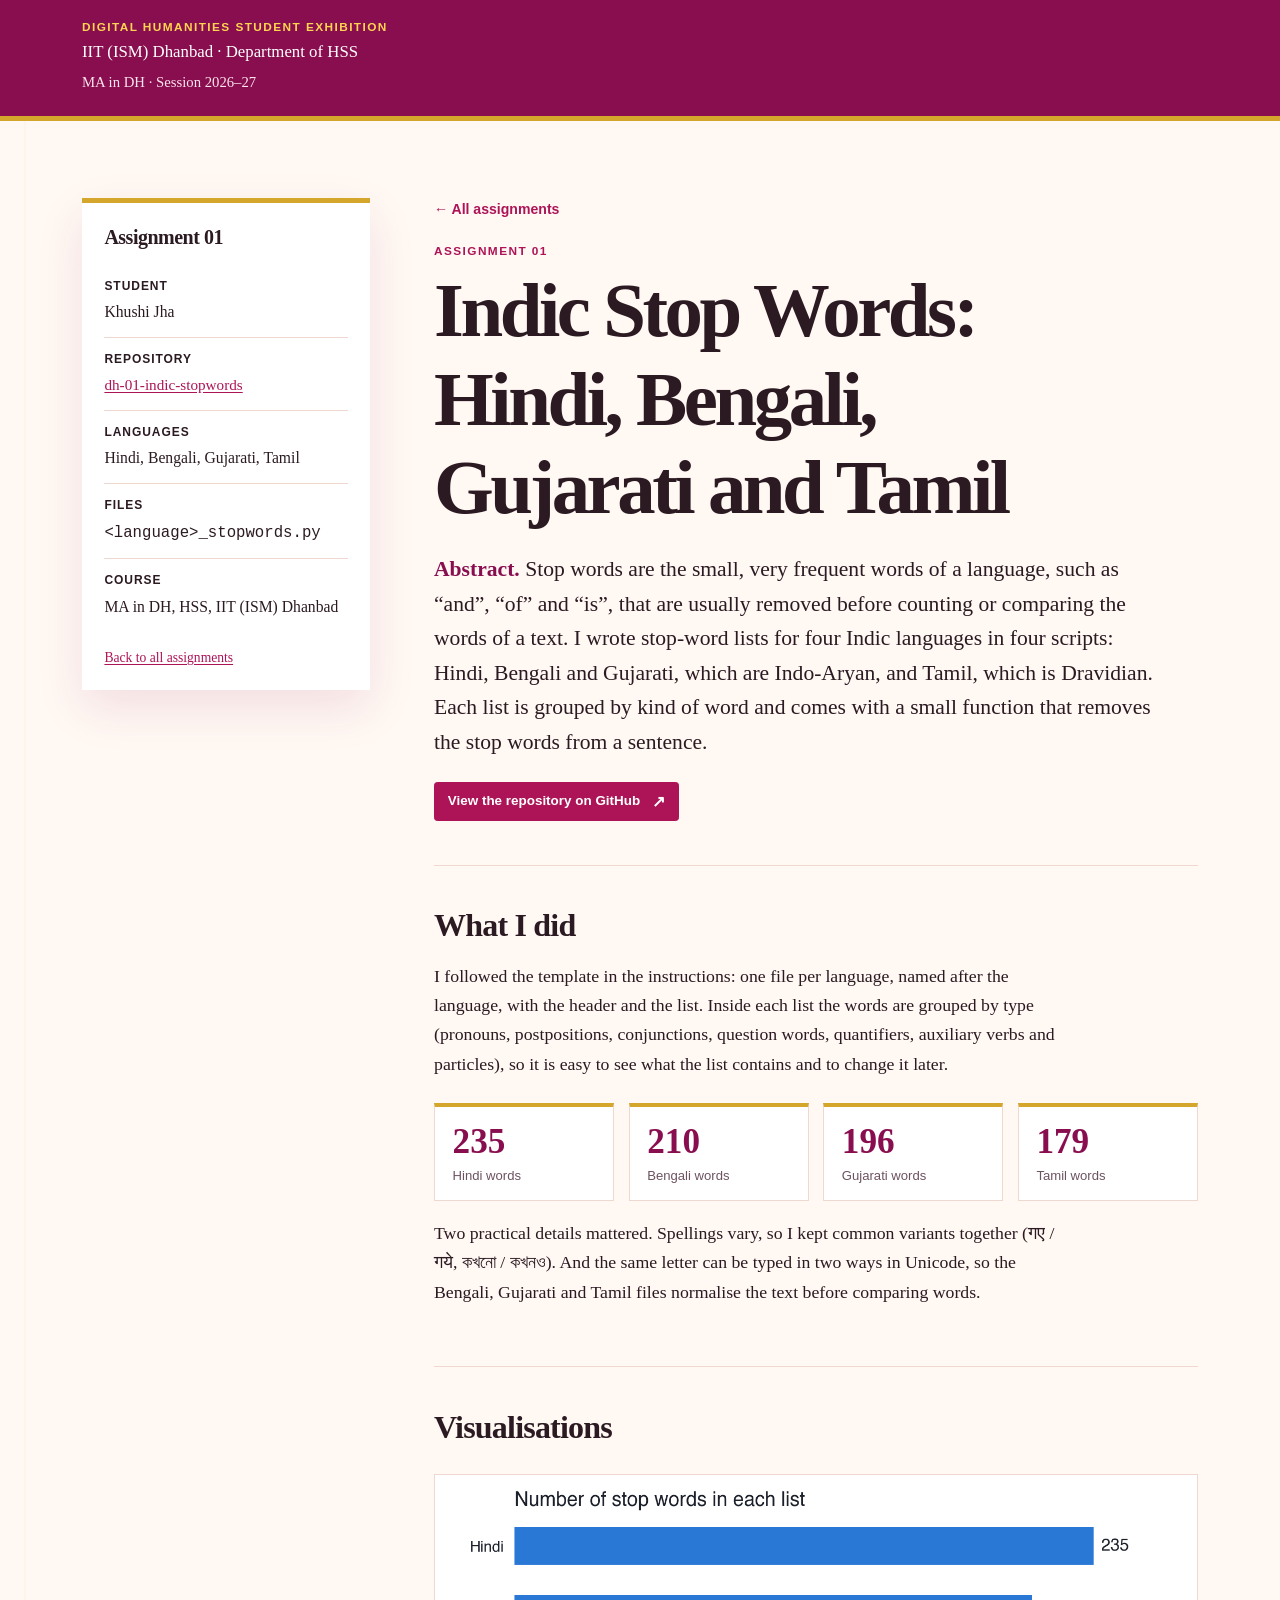
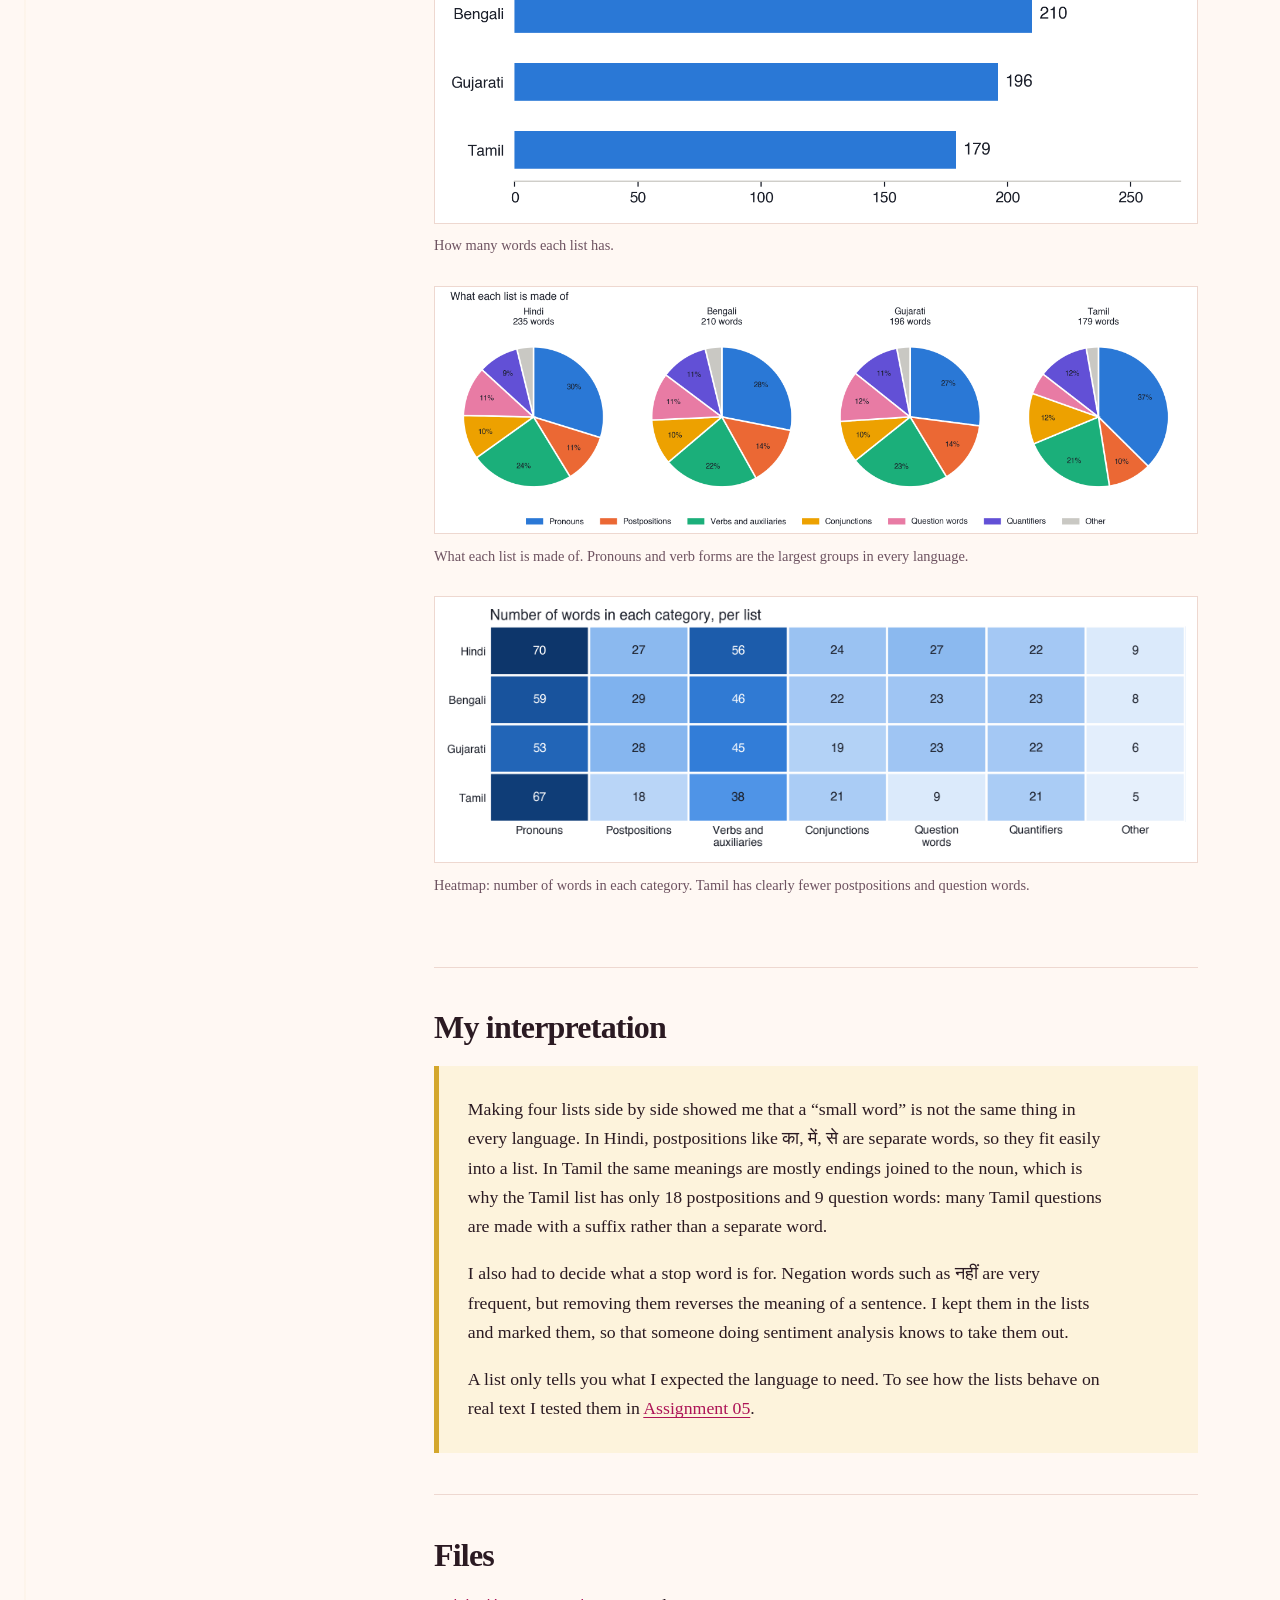
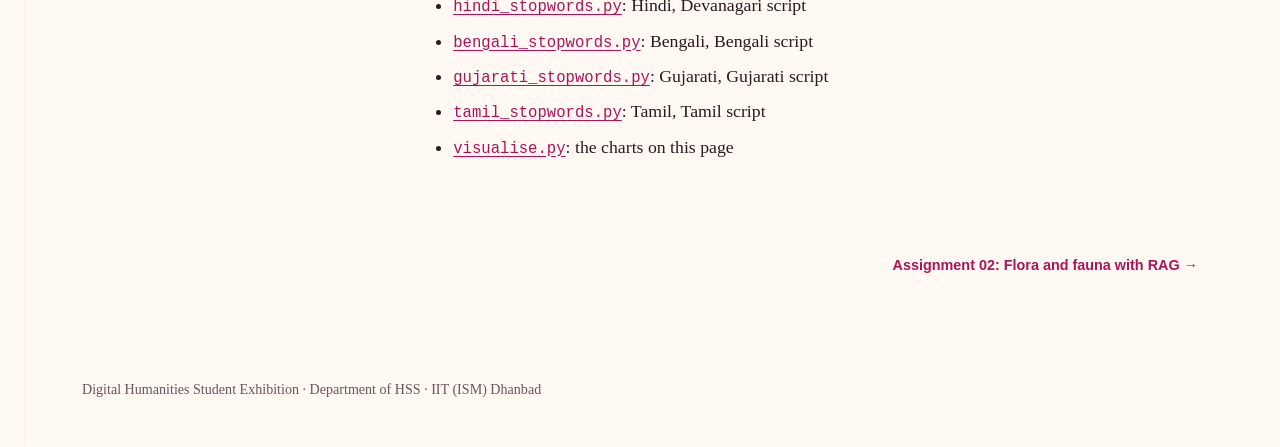
==== assignment-01.html @ 016f46a1 "Add a page for each assignment with its charts, heatmaps and interpretation - assignment-01.html ..." ====
<!doctype html>
<html lang="en">
  <head>
    <meta charset="utf-8">
    <meta name="viewport" content="width=device-width, initial-scale=1">
    <meta name="description" content="Indic Stop Words: Hindi, Bengali, Gujarati and Tamil">
    <title>Assignment 01: Indic stop words | Khushi Jha</title>
    <link rel="stylesheet" href="assets/site.css">
  </head>
  <body>
    <a class="skip-link" href="#main-content">Skip to the assignment</a>
    <header class="site-header">
      <div class="header-inner">
        <p class="eyebrow">Digital Humanities Student Exhibition</p>
        <p class="wordmark">IIT (ISM) Dhanbad &middot; Department of HSS</p>
        <p class="course-line">MA in DH &middot; Session 2026&ndash;27</p>
      </div>
    </header>
    <div class="layout">
      <aside class="student-card" aria-labelledby="details-heading">
        <h2 id="details-heading">Assignment 01</h2>
        <dl class="metadata">
          <div><dt>Student</dt><dd>Khushi Jha</dd></div>
          <div><dt>Repository</dt><dd><a href="https://github.com/jha-khushi/dh-01-indic-stopwords" target="_blank" rel="noopener noreferrer">dh-01-indic-stopwords</a></dd></div>
          <div><dt>Languages</dt><dd>Hindi, Bengali, Gujarati, Tamil</dd></div>
          <div><dt>Files</dt><dd><code>&lt;language&gt;_stopwords.py</code></dd></div>
          <div><dt>Course</dt><dd>MA in DH, HSS, IIT (ISM) Dhanbad</dd></div>
        </dl>
        <p class="student-note"><a href="index.html">Back to all assignments</a></p>
      </aside>
      <main id="main-content">
        <p class="page-crumb"><a href="index.html">All assignments</a></p>
        <section class="hero" aria-labelledby="page-title">
          <p class="label project-kicker">Assignment 01</p>
          <h1 id="page-title">Indic Stop Words: Hindi, Bengali, Gujarati and Tamil</h1>
          <p class="abstract"><strong>Abstract.</strong> Stop words are the small, very frequent words of a language, such as &ldquo;and&rdquo;, &ldquo;of&rdquo; and &ldquo;is&rdquo;, that are usually removed before counting or comparing the words of a text. I wrote stop-word lists for four Indic languages in four scripts: Hindi, Bengali and Gujarati, which are Indo-Aryan, and Tamil, which is Dravidian. Each list is grouped by kind of word and comes with a small function that removes the stop words from a sentence.</p>
          <div class="button-row"><a class="repository-link" href="https://github.com/jha-khushi/dh-01-indic-stopwords" target="_blank" rel="noopener noreferrer">View the repository on GitHub</a></div>
        </section>
        <section class="page-section">
          <h2>What I did</h2>
<p>I followed the template in the instructions: one file per language, named after the language, with the header and the list. Inside each list the words are grouped by type (pronouns, postpositions, conjunctions, question words, quantifiers, auxiliary verbs and particles), so it is easy to see what the list contains and to change it later.</p>
<div class="stat-row">
  <div class="stat"><strong>235</strong><span>Hindi words</span></div>
  <div class="stat"><strong>210</strong><span>Bengali words</span></div>
  <div class="stat"><strong>196</strong><span>Gujarati words</span></div>
  <div class="stat"><strong>179</strong><span>Tamil words</span></div>
</div>
<p>Two practical details mattered. Spellings vary, so I kept common variants together (<span lang="hi">गए / गये</span>, <span lang="bn">কখনো / কখনও</span>). And the same letter can be typed in two ways in Unicode, so the Bengali, Gujarati and Tamil files normalise the text before comparing words.</p>
        </section>
        <section class="page-section">
          <h2>Visualisations</h2>
<figure>
  <img src="images/a01/list_sizes.png" alt="Bar chart of list sizes: Hindi 235, Bengali 210, Gujarati 196, Tamil 179." loading="lazy">
  <figcaption>How many words each list has.</figcaption>
</figure>
<figure>
  <img src="images/a01/list_composition.png" alt="Four pie charts showing the share of pronouns, postpositions, verbs, conjunctions, question words and quantifiers in each list." loading="lazy">
  <figcaption>What each list is made of. Pronouns and verb forms are the largest groups in every language.</figcaption>
</figure>
<figure>
  <img src="images/a01/composition_heatmap.png" alt="Heatmap of the number of words per category in each list. Tamil has the fewest postpositions (18) and question words (9)." loading="lazy">
  <figcaption>Heatmap: number of words in each category. Tamil has clearly fewer postpositions and question words.</figcaption>
</figure>
        </section>
        <section class="page-section">
          <h2>My interpretation</h2>
<div class="interpretation">
<p>Making four lists side by side showed me that a &ldquo;small word&rdquo; is not the same thing in every language. In Hindi, postpositions like <span lang="hi">का, में, से</span> are separate words, so they fit easily into a list. In Tamil the same meanings are mostly endings joined to the noun, which is why the Tamil list has only 18 postpositions and 9 question words: many Tamil questions are made with a suffix rather than a separate word.</p>
<p>I also had to decide what a stop word is for. Negation words such as <span lang="hi">नहीं</span> are very frequent, but removing them reverses the meaning of a sentence. I kept them in the lists and marked them, so that someone doing sentiment analysis knows to take them out.</p>
<p>A list only tells you what I expected the language to need. To see how the lists behave on real text I tested them in <a href="assignment-05.html">Assignment 05</a>.</p>
</div>
        </section>
        <section class="page-section">
          <h2>Files</h2>
<ul class="file-list">
  <li><a href="https://github.com/jha-khushi/dh-01-indic-stopwords/blob/main/hindi_stopwords.py" target="_blank" rel="noopener noreferrer"><code>hindi_stopwords.py</code></a>: Hindi, Devanagari script</li>
  <li><a href="https://github.com/jha-khushi/dh-01-indic-stopwords/blob/main/bengali_stopwords.py" target="_blank" rel="noopener noreferrer"><code>bengali_stopwords.py</code></a>: Bengali, Bengali script</li>
  <li><a href="https://github.com/jha-khushi/dh-01-indic-stopwords/blob/main/gujarati_stopwords.py" target="_blank" rel="noopener noreferrer"><code>gujarati_stopwords.py</code></a>: Gujarati, Gujarati script</li>
  <li><a href="https://github.com/jha-khushi/dh-01-indic-stopwords/blob/main/tamil_stopwords.py" target="_blank" rel="noopener noreferrer"><code>tamil_stopwords.py</code></a>: Tamil, Tamil script</li>
  <li><a href="https://github.com/jha-khushi/dh-01-indic-stopwords/blob/main/visualise.py" target="_blank" rel="noopener noreferrer"><code>visualise.py</code></a>: the charts on this page</li>
</ul>
        </section>
        <nav class="page-next" aria-label="Other assignments">
          <span></span>
          <a href="assignment-02.html">Assignment 02: Flora and fauna with RAG &rarr;</a>
        </nav>
      </main>
    </div>
    <footer class="site-footer">
      <p>Digital Humanities Student Exhibition &middot; Department of HSS &middot; IIT (ISM) Dhanbad</p>
    </footer>
  </body>
</html>
---- assets/site.css ----
:root {
  --page-gutter: clamp(1rem, 4vw, 2rem);
  --content-width: 1180px;
  --ink: #2b1a22;
  --muted: #6d5260;
  --paper: #fff8f3;
  --surface: #ffffff;
  --line: #eed8d0;
  --accent: #ad1457;
  --accent-deep: #880e4f;
  --highlight: #d4a72c;
  --highlight-text: #8a6500;
  --focus: #6a1b9a;
  --shadow: 0 18px 45px rgb(136 14 79 / 10%);
}

*, *::before, *::after { box-sizing: border-box; }

html { scroll-behavior: smooth; -webkit-text-size-adjust: 100%; }

body {
  margin: 0;
  color: var(--ink);
  background:
    linear-gradient(90deg, transparent 0, transparent 24px, rgb(212 167 44 / 8%) 25px, transparent 26px) 0 0 / 100% 100%,
    var(--paper);
  font-family: Georgia, "Times New Roman", serif;
  font-size: clamp(1rem, 0.2vw + 0.95rem, 1.125rem);
  line-height: 1.65;
  overflow-wrap: break-word;
}

a { color: var(--accent); text-underline-offset: 0.16em; }
a:hover { color: var(--accent-deep); }
a:focus-visible, summary:focus-visible { outline: 3px solid var(--focus); outline-offset: 4px; }
img, picture, video, iframe, svg, canvas { max-width: 100%; }
img, video, svg, canvas { height: auto; }
iframe { width: 100%; border: 0; }

.skip-link {
  position: absolute;
  top: -5rem;
  left: 1rem;
  z-index: 10;
  padding: 0.65rem 0.9rem;
  color: #fff;
  background: var(--accent-deep);
}
.skip-link:focus { top: 1rem; }

.site-header {
  color: #fff;
  background: var(--accent-deep);
  border-bottom: 5px solid var(--highlight);
}
.header-inner, .layout, .site-footer { width: min(100%, var(--content-width)); margin: 0 auto; }
.header-inner { padding: 1.25rem var(--page-gutter) 1.4rem; }
.eyebrow, .label {
  margin: 0;
  color: inherit;
  font-family: Arial, Helvetica, sans-serif;
  font-size: 0.74rem;
  font-weight: 700;
  letter-spacing: 0.12em;
  line-height: 1.25;
  text-transform: uppercase;
}
.eyebrow { color: #ffd54f; }
.wordmark { margin: 0.2rem 0 0; font-size: 1.05rem; }
.course-line { margin: 0.25rem 0 0; color: #fce4ec; font-size: 0.92rem; }

.layout {
  display: grid;
  grid-template-columns: minmax(14rem, 18rem) minmax(0, 1fr);
  gap: clamp(1.5rem, 5vw, 5rem);
  padding: clamp(2rem, 6vw, 5.5rem) var(--page-gutter) 4rem;
}

.student-card {
  align-self: start;
  padding: 1.4rem;
  background: var(--surface);
  border-top: 5px solid var(--highlight);
  box-shadow: var(--shadow);
}
.student-card h2 { margin: 0 0 1rem; font-size: 1.25rem; }
.metadata { margin: 0; }
.metadata > div { padding: 0.75rem 0; border-top: 1px solid var(--line); }
.metadata > div:first-child { border-top: 0; }
.metadata dt { font-family: Arial, Helvetica, sans-serif; font-size: 0.75rem; font-weight: 700; letter-spacing: 0.08em; text-transform: uppercase; }
.metadata dd { margin: 0.16rem 0 0; font-size: 0.98rem; }
.student-note { margin: 1rem 0 0; color: var(--muted); font-size: 0.85rem; line-height: 1.5; }

main { min-width: 0; container-type: inline-size; }
.hero { padding: 0 0 2.7rem; border-bottom: 1px solid var(--line); }
.project-kicker { color: var(--accent); }
h1, h2, h3 { color: var(--ink); line-height: 1.15; }
h1 { max-width: 17ch; margin: 0.55rem 0 1.25rem; font-size: clamp(2.4rem, 6vw, 5.4rem); letter-spacing: -0.045em; }
h2 { margin: 0; font-size: clamp(1.65rem, 3vw, 2.4rem); letter-spacing: -0.025em; }
h3 { margin: 0 0 0.45rem; font-size: 1.2rem; }
.abstract { max-width: 68ch; margin: 0; font-size: clamp(1.12rem, 2vw, 1.35rem); line-height: 1.6; }
.abstract strong { color: var(--accent-deep); }

.content-section { padding: 3.2rem 0; border-bottom: 1px solid var(--line); }
.section-heading { display: flex; gap: 1rem; align-items: baseline; margin-bottom: 1.25rem; }
.section-number { color: var(--highlight-text); font-family: Arial, Helvetica, sans-serif; font-size: 0.85rem; font-weight: 700; }
.content-section p, .content-section li { max-width: 72ch; }

/* EDIT HERE: Replace this example box with your essay, timeline, image gallery, map,
   data visualisation, embedded media, or another form of project work. */
.edit-placeholder {
  margin-top: 1.5rem;
  padding: clamp(1.25rem, 4vw, 2.25rem);
  background: #fce4ec;
  border: 2px dashed #d4a72c;
}
.edit-placeholder > :first-child { margin-top: 0; }
.edit-placeholder > :last-child { margin-bottom: 0; }
.edit-callout { color: var(--accent-deep); font-family: Arial, Helvetica, sans-serif; font-size: 0.78rem; font-weight: 700; letter-spacing: 0.09em; text-transform: uppercase; }

.project-grid { display: grid; grid-template-columns: repeat(2, minmax(0, 1fr)); gap: 1.25rem; margin-top: 1.75rem; }
.project-grid article { padding: 1.25rem; background: var(--surface); border: 1px solid var(--line); }
.project-grid p { margin-bottom: 0; font-size: 0.95rem; }

.assignment-list { display: grid; gap: clamp(1rem, 3vw, 1.5rem); margin-top: 1.8rem; }
.assignment {
  padding: clamp(1.3rem, 4vw, 2.1rem);
  background: var(--surface);
  border: 1px solid var(--line);
  border-left: 6px solid var(--accent);
}
.assignment header { display: grid; grid-template-columns: auto 1fr; gap: 0.8rem 1rem; align-items: baseline; }
.assignment-index { color: var(--highlight-text); font-family: Arial, Helvetica, sans-serif; font-size: 0.78rem; font-weight: 700; letter-spacing: 0.1em; }
.assignment h3 { margin: 0; font-size: clamp(1.35rem, 2.5vw, 1.9rem); }
.assignment .assignment-abstract { margin: 1rem 0 0; font-size: 1.04rem; }
.assignment-repository { margin: 1.15rem 0 0; }
.repository-link {
  display: inline-flex;
  align-items: center;
  gap: 0.45rem;
  max-width: 100%;
  padding: 0.55rem 0.8rem;
  color: #fff;
  background: var(--accent);
  border: 1px solid var(--accent);
  border-radius: 0.2rem;
  font-family: Arial, Helvetica, sans-serif;
  font-size: 0.84rem;
  font-weight: 700;
  line-height: 1.25;
  text-decoration: none;
}
.repository-link::after { content: "\00a0\2197"; font-size: 1rem; }
.repository-link:hover { color: #fff; background: var(--accent-deep); border-color: var(--accent-deep); }
.assignment-body { margin-top: 1.25rem; padding-top: 1.25rem; border-top: 1px solid var(--line); }
.assignment-body > :last-child { margin-bottom: 0; }
.contents-nav { margin-top: 2rem; padding: 1.15rem 1.25rem; background: #fdf3dc; border-left: 4px solid var(--highlight); }
.contents-nav ul { display: flex; flex-wrap: wrap; gap: 0.3rem 1.2rem; margin: 0.5rem 0 0; padding-left: 1.2rem; }
.contents-nav[hidden] { display: none; }

figure { margin: 1.75rem 0; }
figure img { display: block; width: 100%; max-width: 900px; height: auto; border: 1px solid var(--line); }
figcaption { margin-top: 0.65rem; color: var(--muted); font-size: 0.9rem; }
.media-frame {
  position: relative;
  overflow: hidden;
  aspect-ratio: 16 / 9;
  margin: 1.5rem 0;
  background: var(--ink);
}
.media-frame > iframe, .media-frame > video { width: 100%; height: 100%; object-fit: contain; }

details { margin-top: 1.5rem; padding: 1rem 1.2rem; background: var(--surface); border-left: 4px solid var(--highlight); }
summary { cursor: pointer; color: var(--accent-deep); font-family: Arial, Helvetica, sans-serif; font-weight: 700; }
details p { margin-bottom: 0; }

.citation-list { padding-left: 1.3rem; }
.citation-list li { margin: 0.65rem 0; }
.site-footer { padding: 2.25rem var(--page-gutter) 3rem; color: var(--muted); font-size: 0.88rem; }
.site-footer p { margin: 0; }

@media (min-width: 900px) {
  .student-card { position: sticky; top: 1.25rem; }
}

@media (max-width: 860px) {
  .layout { display: block; padding-top: 2rem; }
  .student-card { margin-bottom: 2.5rem; }
}

/* Container queries keep assignment cards legible even when embedded in a narrow layout. */
@container (max-width: 34rem) {
  .assignment header { grid-template-columns: 1fr; gap: 0.35rem; }
  .contents-nav ul { display: grid; gap: 0.45rem; }
}

@media (max-width: 480px) {
  .section-heading { gap: 0.6rem; }
  .assignment { border-left-width: 4px; }
  .contents-nav { padding: 1rem; }
  .project-grid { grid-template-columns: 1fr; }
}

@media (prefers-reduced-motion: reduce) {
  html { scroll-behavior: auto; }
}

@media (prefers-color-scheme: dark) {
  :root {
    --ink: #fdeef4;
    --muted: #d7b8c6;
    --paper: #1a1015;
    --surface: #24161d;
    --line: #553443;
    --accent: #f48fb1;
    --accent-deep: #f8bbd0;
    --highlight: #e5bd68;
    --highlight-text: #e5bd68;
    --focus: #ffd180;
    --shadow: 0 18px 45px rgb(0 0 0 / 24%);
  }
  .site-header { color: #fff5f8; background: #3d0a24; }
  .eyebrow { color: #f3d78c; }
  .course-line { color: #f3d9e4; }
  .edit-placeholder, .contents-nav { background: #3a1a2a; }
  .edit-callout, .abstract strong, summary { color: #f8bbd0; }
  .repository-link { color: #fff; background: #c2185b; border-color: #c2185b; }
  .repository-link:hover { color: #fff; background: #ad1457; border-color: #ad1457; }
}

@media print {
  .site-header { color: var(--ink); background: transparent; border: 0; }
  .layout { display: block; padding: 1rem 0; }
  .student-card { margin: 1rem 0 2rem; box-shadow: none; border: 1px solid var(--line); }
  a { color: var(--ink); }
}

/* ---- Assignment pages ------------------------------------------------- */
.page-crumb { margin: 0 0 1.4rem; font-family: Arial, Helvetica, sans-serif; font-size: 0.88rem; }
.page-crumb a { text-decoration: none; font-weight: 700; }
.page-crumb a::before { content: "\2190\00a0"; }
.button-row { display: flex; flex-wrap: wrap; gap: 0.6rem; margin: 1.4rem 0 0; }
.page-link { background: var(--surface); color: var(--accent); }
.page-link::after { content: "\00a0\2192"; }
.page-link:hover { color: #fff; }
.metadata a { font-size: 0.95rem; }

.page-section { padding: 2.6rem 0; border-bottom: 1px solid var(--line); }
.page-section:last-of-type { border-bottom: 0; }
.page-section h2 { margin-bottom: 1rem; font-size: clamp(1.45rem, 2.6vw, 2rem); }
.page-section p, .page-section li { max-width: 72ch; }

.stat-row { display: grid; grid-template-columns: repeat(auto-fit, minmax(9.5rem, 1fr)); gap: 0.9rem; margin: 1.5rem 0 0.5rem; }
.stat { padding: 1rem 1.1rem; background: var(--surface); border: 1px solid var(--line); border-top: 4px solid var(--highlight); }
.stat strong { display: block; color: var(--accent-deep); font-size: clamp(1.6rem, 3vw, 2.2rem); line-height: 1.1; }
.stat span { display: block; margin-top: 0.3rem; color: var(--muted); font-family: Arial, Helvetica, sans-serif; font-size: 0.82rem; line-height: 1.35; }

.steps { display: grid; grid-template-columns: repeat(auto-fit, minmax(11rem, 1fr)); gap: 0.9rem; margin: 1.4rem 0; padding: 0; list-style: none; counter-reset: step; }
.steps li { position: relative; max-width: none; padding: 2.6rem 1rem 1rem; background: var(--surface); border: 1px solid var(--line); counter-increment: step; }
.steps li::before { content: counter(step); position: absolute; top: 0.8rem; left: 1rem; display: grid; place-items: center; width: 1.5rem; height: 1.5rem; color: #fff; background: var(--accent); border-radius: 50%; font-family: Arial, Helvetica, sans-serif; font-size: 0.8rem; font-weight: 700; }
.steps strong { display: block; margin-bottom: 0.25rem; }
.steps span { color: var(--muted); font-size: 0.93rem; line-height: 1.45; }

.figure-pair { display: grid; grid-template-columns: repeat(2, minmax(0, 1fr)); gap: 1.25rem; }
.figure-pair figure { margin: 1rem 0; }

.interpretation { margin-top: 1.25rem; padding: clamp(1.2rem, 3vw, 1.8rem); background: #fdf3dc; border-left: 5px solid var(--highlight); }
.interpretation > :first-child { margin-top: 0; }
.interpretation > :last-child { margin-bottom: 0; }
.quote { font-style: italic; }
.file-list { padding-left: 1.2rem; }
.file-list li { margin: 0.35rem 0; }
.file-list code, .steps code { font-size: 0.88em; }

.page-next { display: flex; flex-wrap: wrap; justify-content: space-between; gap: 1rem; padding-top: 2rem; font-family: Arial, Helvetica, sans-serif; font-size: 0.9rem; font-weight: 700; }
.page-next a { text-decoration: none; }

@media (max-width: 700px) {
  .figure-pair { grid-template-columns: 1fr; }
}
@media (prefers-color-scheme: dark) {
  .interpretation { background: #3a1a2a; }
  .page-link { background: transparent; color: #f8bbd0; }
}
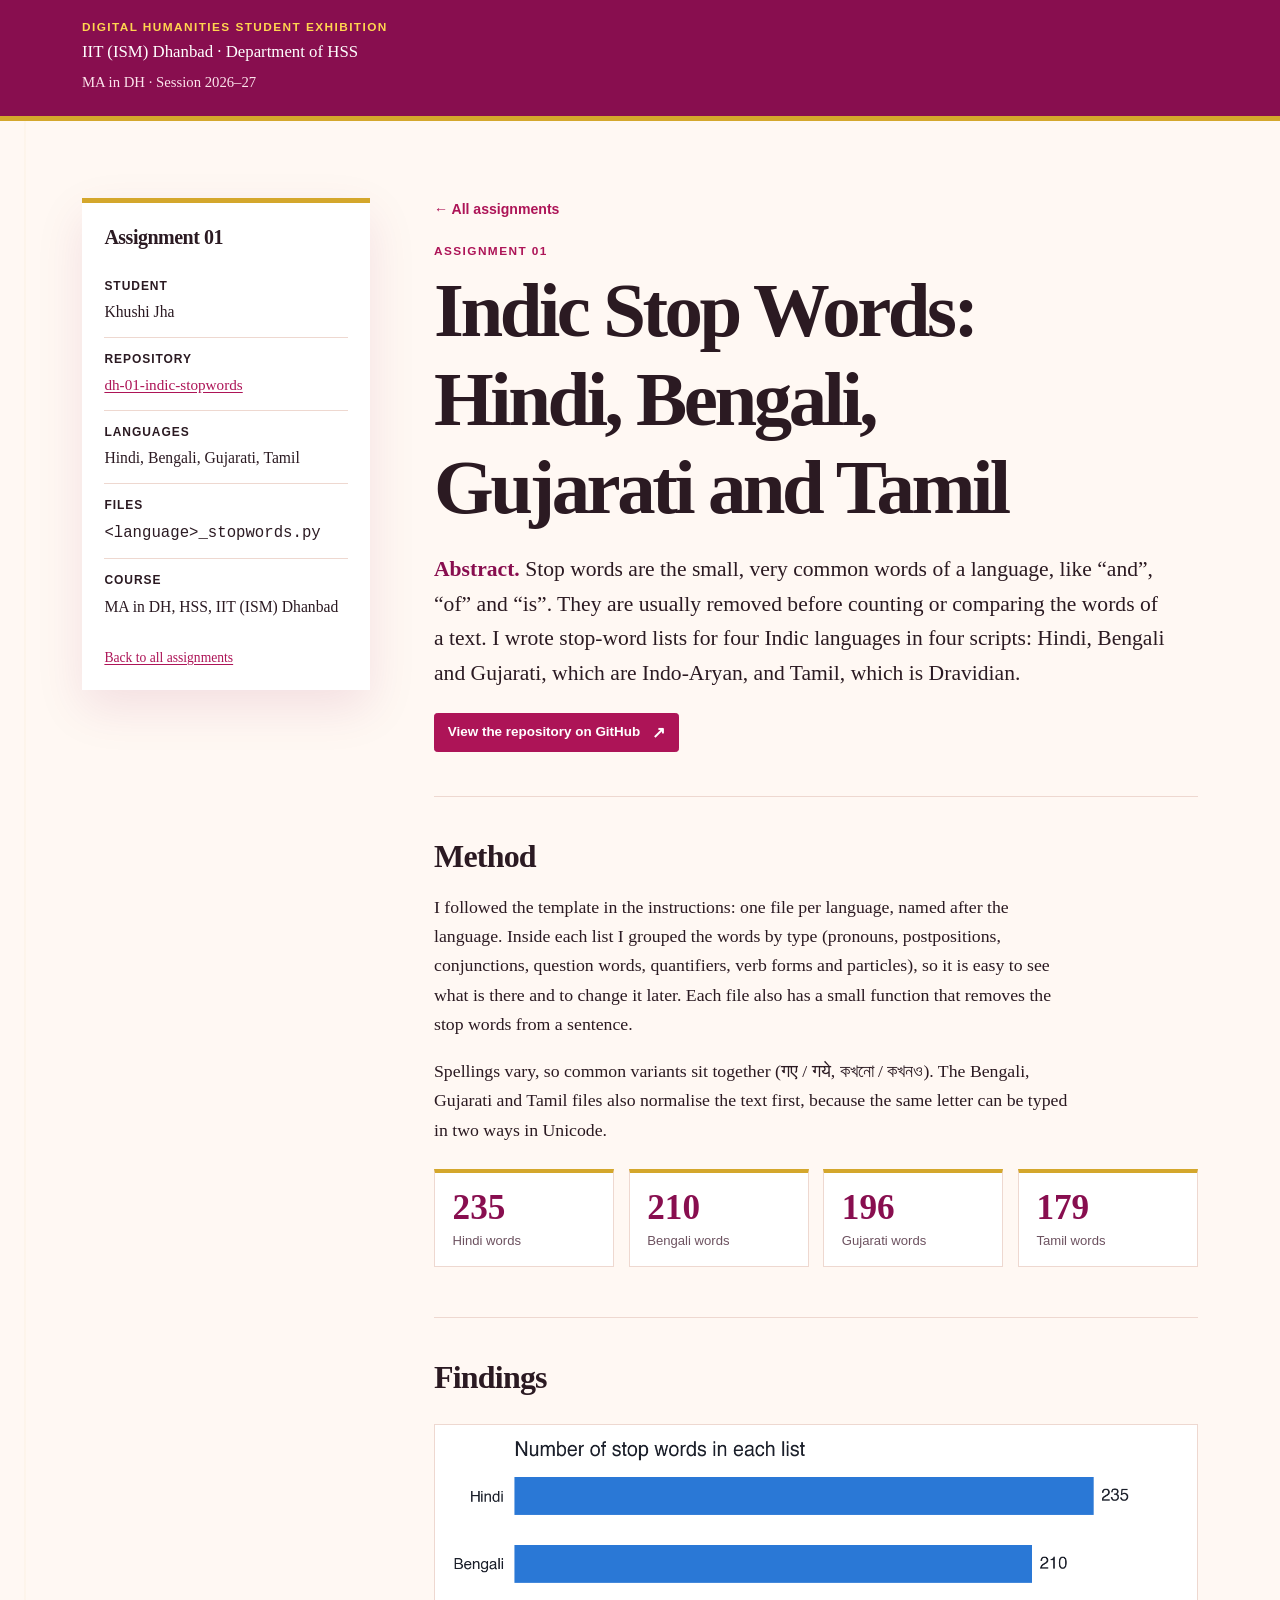
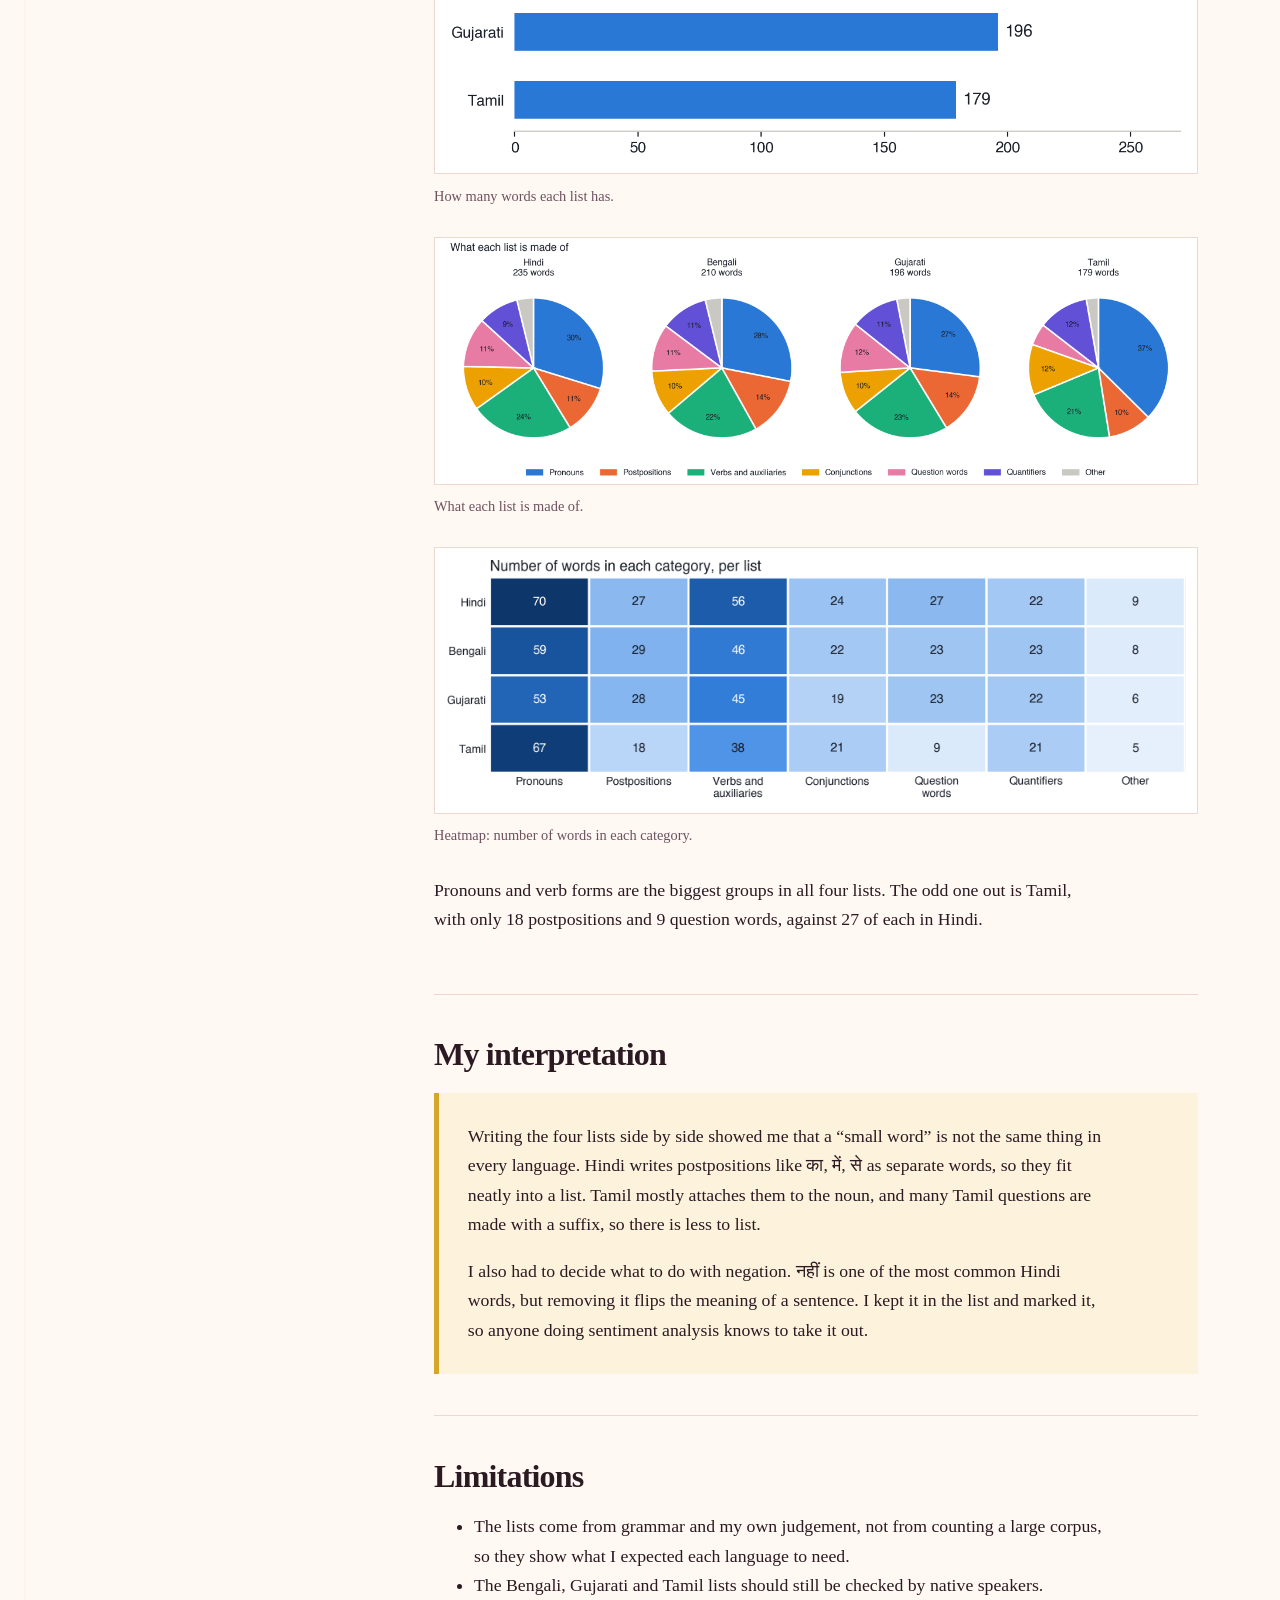
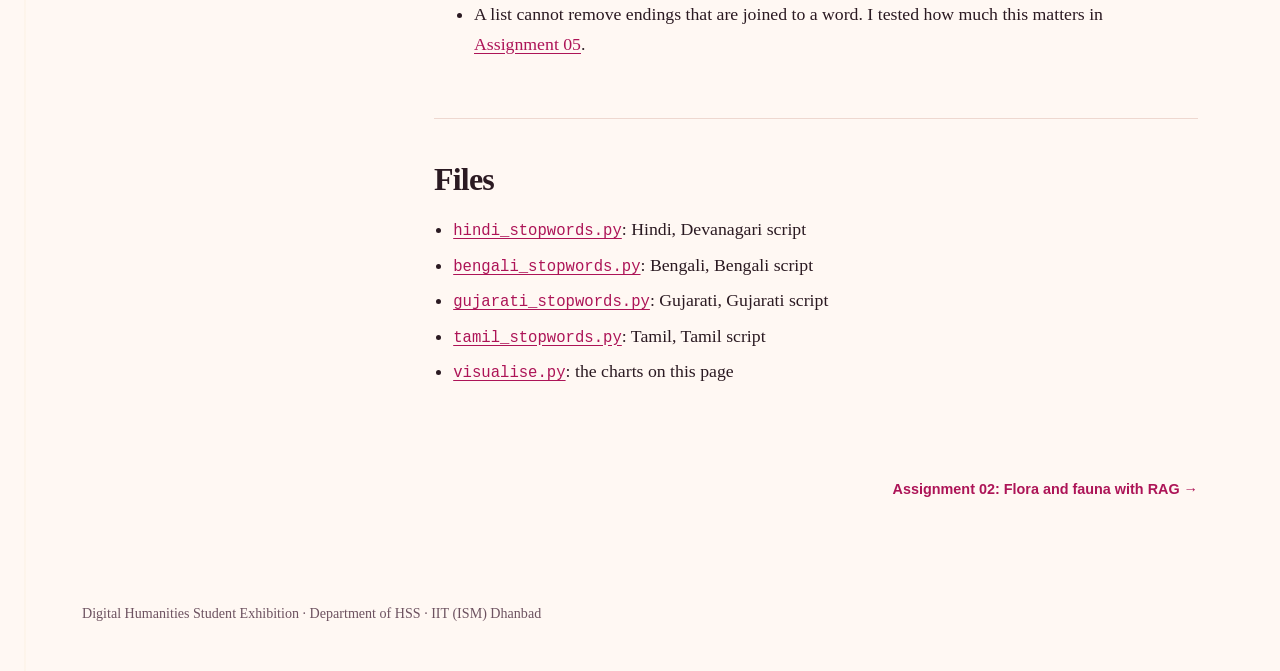
==== commit 8403a7f3: "Rewrite the introduction and reflection, and give every assignment page a method, findings, interpre" ====
--- a/assignment-01.html
+++ b/assignment-01.html
@@ -33,42 +33,50 @@
         <section class="hero" aria-labelledby="page-title">
           <p class="label project-kicker">Assignment 01</p>
           <h1 id="page-title">Indic Stop Words: Hindi, Bengali, Gujarati and Tamil</h1>
-          <p class="abstract"><strong>Abstract.</strong> Stop words are the small, very frequent words of a language, such as &ldquo;and&rdquo;, &ldquo;of&rdquo; and &ldquo;is&rdquo;, that are usually removed before counting or comparing the words of a text. I wrote stop-word lists for four Indic languages in four scripts: Hindi, Bengali and Gujarati, which are Indo-Aryan, and Tamil, which is Dravidian. Each list is grouped by kind of word and comes with a small function that removes the stop words from a sentence.</p>
+          <p class="abstract"><strong>Abstract.</strong> Stop words are the small, very common words of a language, like &ldquo;and&rdquo;, &ldquo;of&rdquo; and &ldquo;is&rdquo;. They are usually removed before counting or comparing the words of a text. I wrote stop-word lists for four Indic languages in four scripts: Hindi, Bengali and Gujarati, which are Indo-Aryan, and Tamil, which is Dravidian.</p>
           <div class="button-row"><a class="repository-link" href="https://github.com/jha-khushi/dh-01-indic-stopwords" target="_blank" rel="noopener noreferrer">View the repository on GitHub</a></div>
         </section>
         <section class="page-section">
-          <h2>What I did</h2>
-<p>I followed the template in the instructions: one file per language, named after the language, with the header and the list. Inside each list the words are grouped by type (pronouns, postpositions, conjunctions, question words, quantifiers, auxiliary verbs and particles), so it is easy to see what the list contains and to change it later.</p>
+          <h2>Method</h2>
+<p>I followed the template in the instructions: one file per language, named after the language. Inside each list I grouped the words by type (pronouns, postpositions, conjunctions, question words, quantifiers, verb forms and particles), so it is easy to see what is there and to change it later. Each file also has a small function that removes the stop words from a sentence.</p>
+<p>Spellings vary, so common variants sit together (<span lang="hi">गए / गये</span>, <span lang="bn">কখনো / কখনও</span>). The Bengali, Gujarati and Tamil files also normalise the text first, because the same letter can be typed in two ways in Unicode.</p>
 <div class="stat-row">
   <div class="stat"><strong>235</strong><span>Hindi words</span></div>
   <div class="stat"><strong>210</strong><span>Bengali words</span></div>
   <div class="stat"><strong>196</strong><span>Gujarati words</span></div>
   <div class="stat"><strong>179</strong><span>Tamil words</span></div>
 </div>
-<p>Two practical details mattered. Spellings vary, so I kept common variants together (<span lang="hi">गए / गये</span>, <span lang="bn">কখনো / কখনও</span>). And the same letter can be typed in two ways in Unicode, so the Bengali, Gujarati and Tamil files normalise the text before comparing words.</p>
         </section>
         <section class="page-section">
-          <h2>Visualisations</h2>
+          <h2>Findings</h2>
 <figure>
   <img src="images/a01/list_sizes.png" alt="Bar chart of list sizes: Hindi 235, Bengali 210, Gujarati 196, Tamil 179." loading="lazy">
   <figcaption>How many words each list has.</figcaption>
 </figure>
 <figure>
   <img src="images/a01/list_composition.png" alt="Four pie charts showing the share of pronouns, postpositions, verbs, conjunctions, question words and quantifiers in each list." loading="lazy">
-  <figcaption>What each list is made of. Pronouns and verb forms are the largest groups in every language.</figcaption>
+  <figcaption>What each list is made of.</figcaption>
 </figure>
 <figure>
   <img src="images/a01/composition_heatmap.png" alt="Heatmap of the number of words per category in each list. Tamil has the fewest postpositions (18) and question words (9)." loading="lazy">
-  <figcaption>Heatmap: number of words in each category. Tamil has clearly fewer postpositions and question words.</figcaption>
+  <figcaption>Heatmap: number of words in each category.</figcaption>
 </figure>
+<p>Pronouns and verb forms are the biggest groups in all four lists. The odd one out is Tamil, with only 18 postpositions and 9 question words, against 27 of each in Hindi.</p>
         </section>
         <section class="page-section">
           <h2>My interpretation</h2>
 <div class="interpretation">
-<p>Making four lists side by side showed me that a &ldquo;small word&rdquo; is not the same thing in every language. In Hindi, postpositions like <span lang="hi">का, में, से</span> are separate words, so they fit easily into a list. In Tamil the same meanings are mostly endings joined to the noun, which is why the Tamil list has only 18 postpositions and 9 question words: many Tamil questions are made with a suffix rather than a separate word.</p>
-<p>I also had to decide what a stop word is for. Negation words such as <span lang="hi">नहीं</span> are very frequent, but removing them reverses the meaning of a sentence. I kept them in the lists and marked them, so that someone doing sentiment analysis knows to take them out.</p>
-<p>A list only tells you what I expected the language to need. To see how the lists behave on real text I tested them in <a href="assignment-05.html">Assignment 05</a>.</p>
+<p>Writing the four lists side by side showed me that a &ldquo;small word&rdquo; is not the same thing in every language. Hindi writes postpositions like <span lang="hi">का, में, से</span> as separate words, so they fit neatly into a list. Tamil mostly attaches them to the noun, and many Tamil questions are made with a suffix, so there is less to list.</p>
+<p>I also had to decide what to do with negation. <span lang="hi">नहीं</span> is one of the most common Hindi words, but removing it flips the meaning of a sentence. I kept it in the list and marked it, so anyone doing sentiment analysis knows to take it out.</p>
 </div>
+        </section>
+        <section class="page-section">
+          <h2>Limitations</h2>
+<ul>
+  <li>The lists come from grammar and my own judgement, not from counting a large corpus, so they show what I expected each language to need.</li>
+  <li>The Bengali, Gujarati and Tamil lists should still be checked by native speakers.</li>
+  <li>A list cannot remove endings that are joined to a word. I tested how much this matters in <a href="assignment-05.html">Assignment 05</a>.</li>
+</ul>
         </section>
         <section class="page-section">
           <h2>Files</h2>
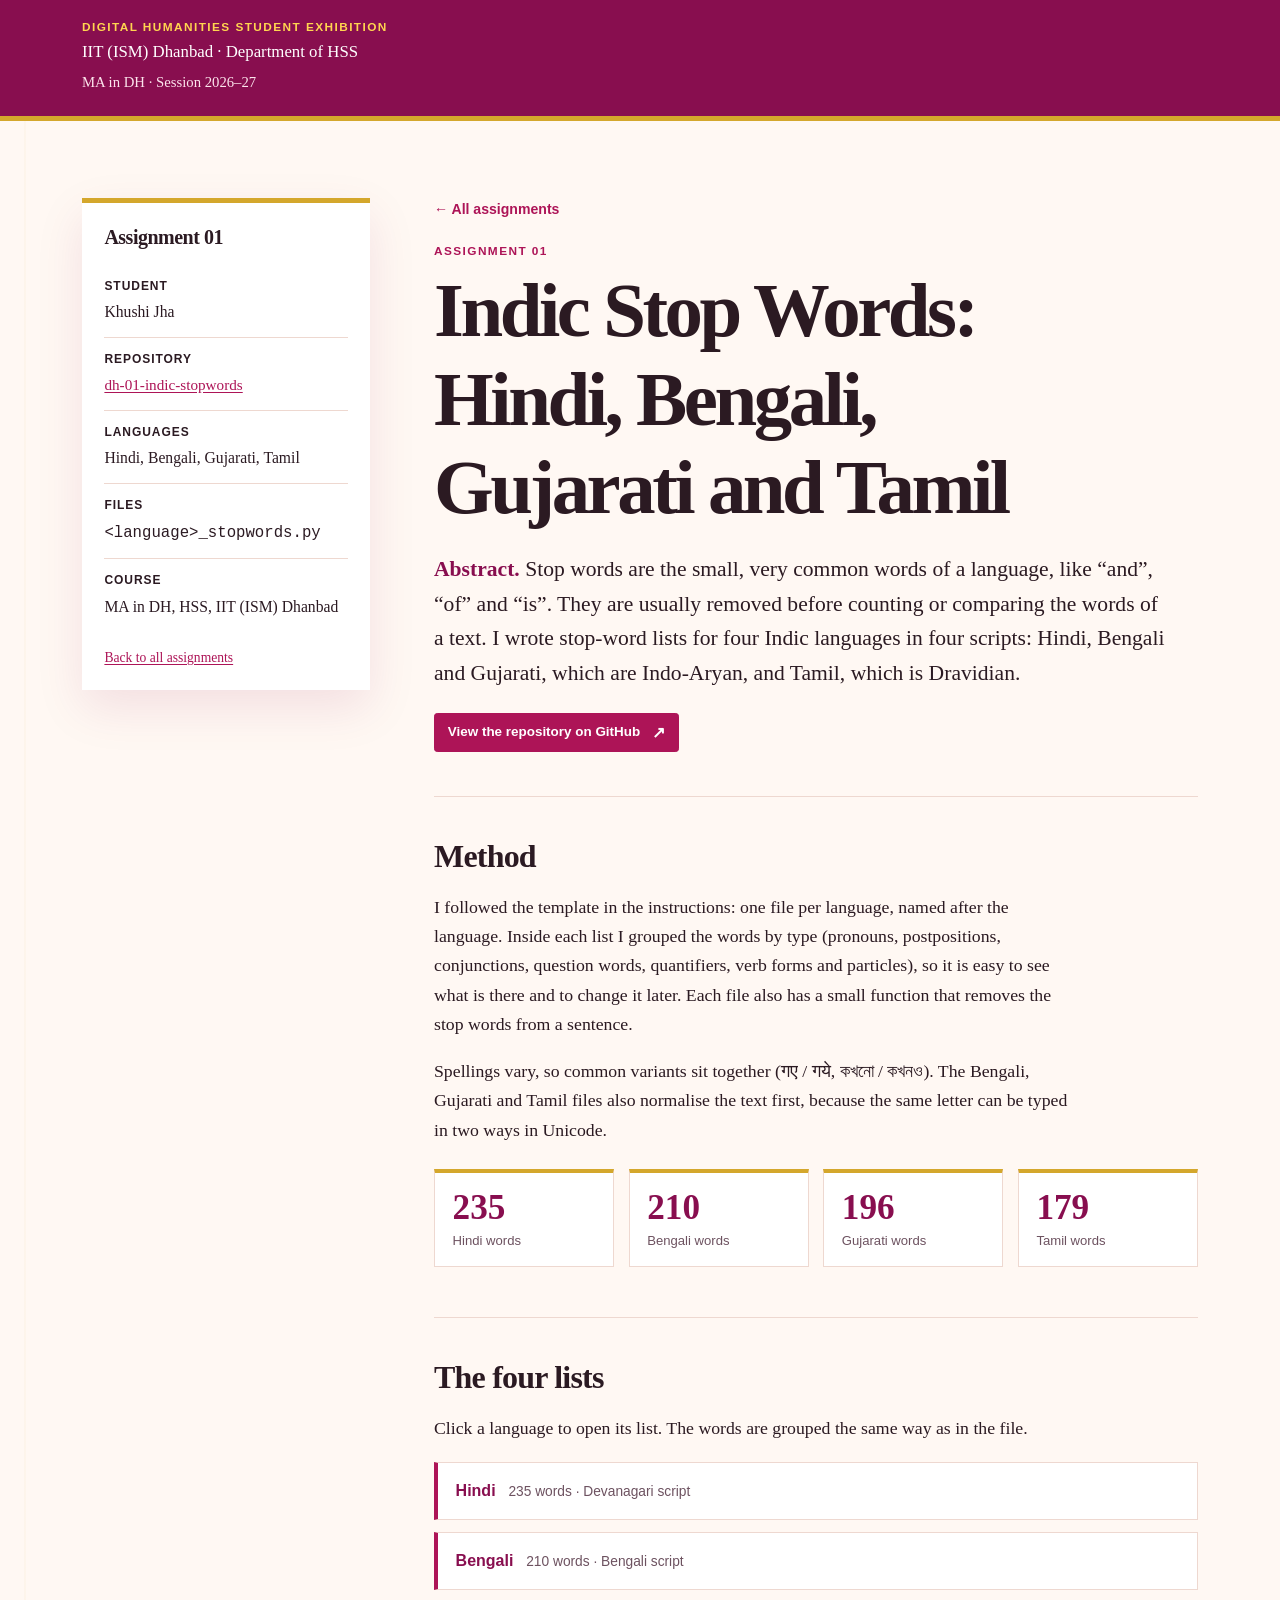
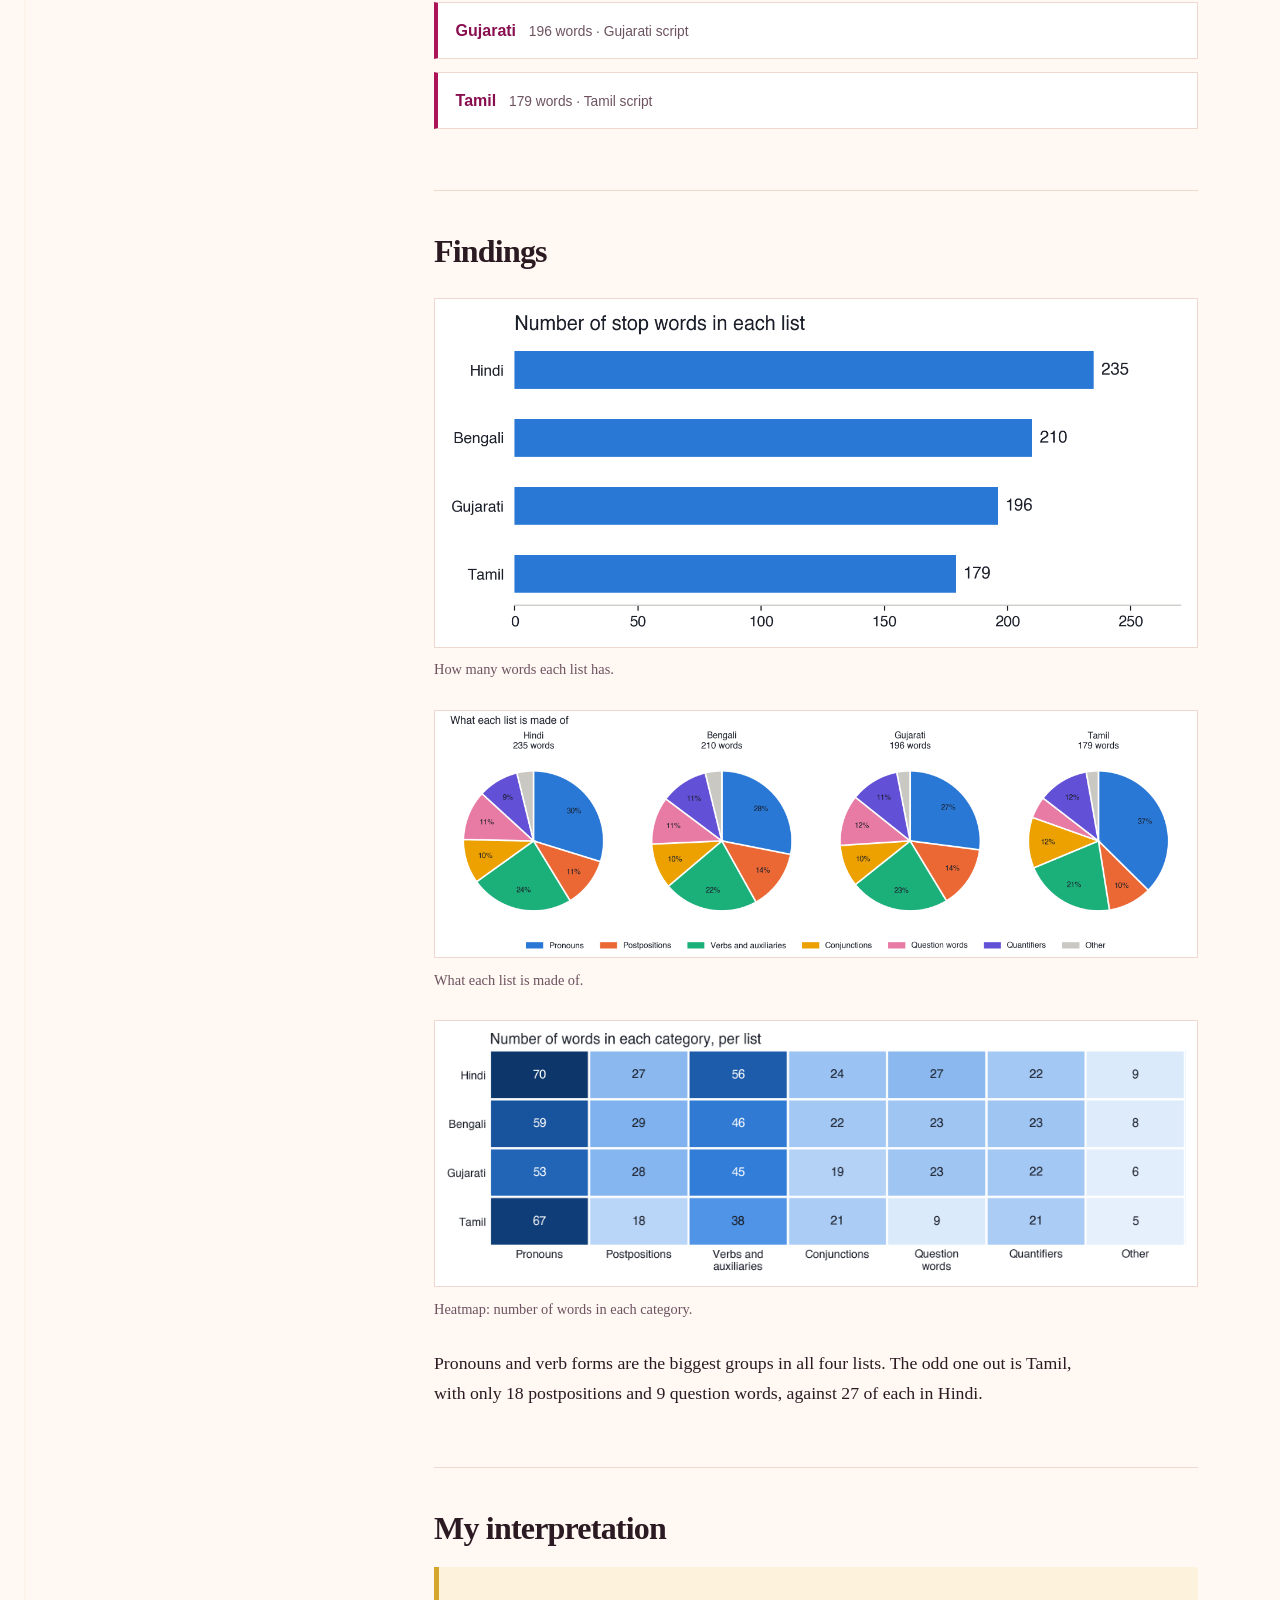
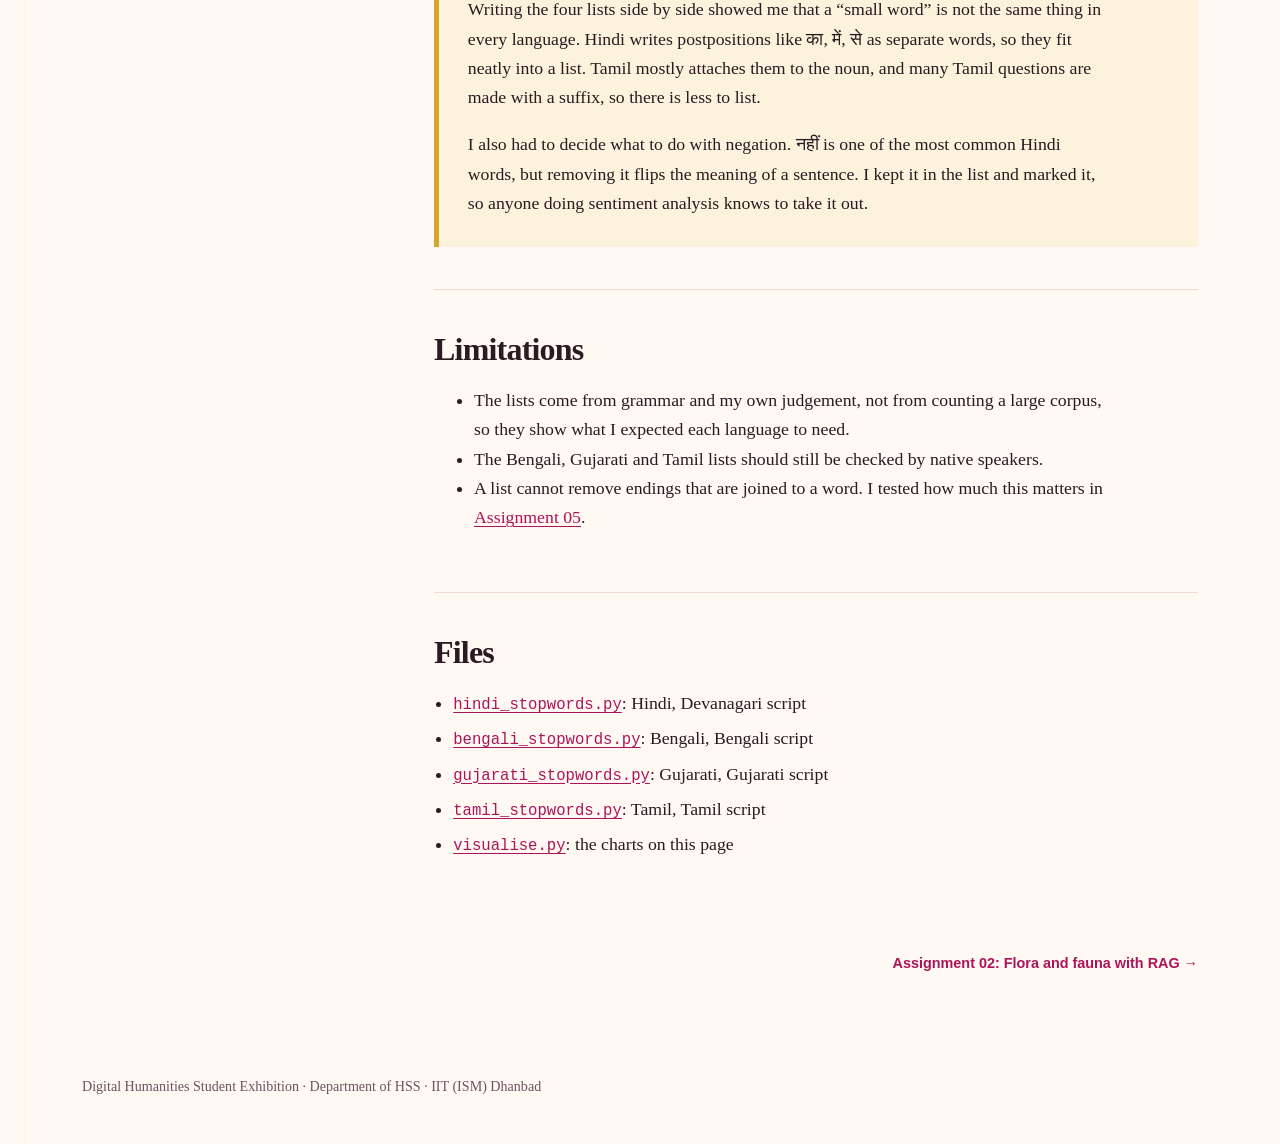
==== commit 9e8db8b6: "Make the word lists and the flora and fauna clickable, and add a story explorer to Assignment 03 - A" ====
--- a/assignment-01.html
+++ b/assignment-01.html
@@ -45,6 +45,80 @@
   <div class="stat"><strong>210</strong><span>Bengali words</span></div>
   <div class="stat"><strong>196</strong><span>Gujarati words</span></div>
   <div class="stat"><strong>179</strong><span>Tamil words</span></div>
+</div>
+        </section>
+        <section class="page-section">
+          <h2>The four lists</h2>
+<p>Click a language to open its list. The words are grouped the same way as in the file.</p>
+<div class="lang-lists">
+<details>
+<summary>Hindi <span>235 words &middot; Devanagari script</span></summary>
+<div class="list-body">
+<div class="word-group"><h4>Conjunctions and connectives (24)</h4><ul class="chips" lang="hi"><li><span class="chip">और</span></li><li><span class="chip">एवं</span></li><li><span class="chip">तथा</span></li><li><span class="chip">व</span></li><li><span class="chip">या</span></li><li><span class="chip">अथवा</span></li><li><span class="chip">लेकिन</span></li><li><span class="chip">परंतु</span></li><li><span class="chip">पर</span></li><li><span class="chip">किंतु</span></li><li><span class="chip">मगर</span></li><li><span class="chip">बल्कि</span></li><li><span class="chip">अगर</span></li><li><span class="chip">यदि</span></li><li><span class="chip">तो</span></li><li><span class="chip">कि</span></li><li><span class="chip">क्योंकि</span></li><li><span class="chip">इसलिए</span></li><li><span class="chip">इसलिये</span></li><li><span class="chip">जबकि</span></li><li><span class="chip">ताकि</span></li><li><span class="chip">फिर</span></li><li><span class="chip">भी</span></li><li><span class="chip">यानी</span></li></ul></div>
+<div class="word-group"><h4>Personal pronouns (12)</h4><ul class="chips" lang="hi"><li><span class="chip">मैं</span></li><li><span class="chip">हम</span></li><li><span class="chip">तू</span></li><li><span class="chip">तुम</span></li><li><span class="chip">आप</span></li><li><span class="chip">वह</span></li><li><span class="chip">वे</span></li><li><span class="chip">वो</span></li><li><span class="chip">यह</span></li><li><span class="chip">ये</span></li><li><span class="chip">स्वयं</span></li><li><span class="chip">खुद</span></li></ul></div>
+<div class="word-group"><h4>Oblique and object forms of pronouns (28)</h4><ul class="chips" lang="hi"><li><span class="chip">मुझे</span></li><li><span class="chip">मुझसे</span></li><li><span class="chip">हमें</span></li><li><span class="chip">हमसे</span></li><li><span class="chip">तुझे</span></li><li><span class="chip">तुम्हें</span></li><li><span class="chip">आपको</span></li><li><span class="chip">आपसे</span></li><li><span class="chip">उसे</span></li><li><span class="chip">उसको</span></li><li><span class="chip">उससे</span></li><li><span class="chip">उन्हें</span></li><li><span class="chip">उनको</span></li><li><span class="chip">उनसे</span></li><li><span class="chip">इसे</span></li><li><span class="chip">इसको</span></li><li><span class="chip">इससे</span></li><li><span class="chip">इन्हें</span></li><li><span class="chip">इनको</span></li><li><span class="chip">इनसे</span></li><li><span class="chip">उस</span></li><li><span class="chip">उन</span></li><li><span class="chip">इस</span></li><li><span class="chip">इन</span></li><li><span class="chip">उसने</span></li><li><span class="chip">उन्होंने</span></li><li><span class="chip">इसने</span></li><li><span class="chip">इन्होंने</span></li></ul></div>
+<div class="word-group"><h4>Possessives (30)</h4><ul class="chips" lang="hi"><li><span class="chip">मेरा</span></li><li><span class="chip">मेरी</span></li><li><span class="chip">मेरे</span></li><li><span class="chip">हमारा</span></li><li><span class="chip">हमारी</span></li><li><span class="chip">हमारे</span></li><li><span class="chip">तेरा</span></li><li><span class="chip">तेरी</span></li><li><span class="chip">तेरे</span></li><li><span class="chip">तुम्हारा</span></li><li><span class="chip">तुम्हारी</span></li><li><span class="chip">तुम्हारे</span></li><li><span class="chip">आपका</span></li><li><span class="chip">आपकी</span></li><li><span class="chip">आपके</span></li><li><span class="chip">उसका</span></li><li><span class="chip">उसकी</span></li><li><span class="chip">उसके</span></li><li><span class="chip">उनका</span></li><li><span class="chip">उनकी</span></li><li><span class="chip">उनके</span></li><li><span class="chip">इसका</span></li><li><span class="chip">इसकी</span></li><li><span class="chip">इसके</span></li><li><span class="chip">इनका</span></li><li><span class="chip">इनकी</span></li><li><span class="chip">इनके</span></li><li><span class="chip">अपना</span></li><li><span class="chip">अपनी</span></li><li><span class="chip">अपने</span></li></ul></div>
+<div class="word-group"><h4>Postpositions (case markers) (27)</h4><ul class="chips" lang="hi"><li><span class="chip">का</span></li><li><span class="chip">की</span></li><li><span class="chip">के</span></li><li><span class="chip">को</span></li><li><span class="chip">में</span></li><li><span class="chip">से</span></li><li><span class="chip">ने</span></li><li><span class="chip">पे</span></li><li><span class="chip">तक</span></li><li><span class="chip">लिए</span></li><li><span class="chip">लिये</span></li><li><span class="chip">द्वारा</span></li><li><span class="chip">साथ</span></li><li><span class="chip">बाद</span></li><li><span class="chip">पहले</span></li><li><span class="chip">ऊपर</span></li><li><span class="chip">नीचे</span></li><li><span class="chip">अंदर</span></li><li><span class="chip">बाहर</span></li><li><span class="chip">पास</span></li><li><span class="chip">बारे</span></li><li><span class="chip">तरह</span></li><li><span class="chip">जैसे</span></li><li><span class="chip">जैसा</span></li><li><span class="chip">जैसी</span></li><li><span class="chip">बिना</span></li><li><span class="chip">करके</span></li></ul></div>
+<div class="word-group"><h4>Relative and interrogative words (27)</h4><ul class="chips" lang="hi"><li><span class="chip">जो</span></li><li><span class="chip">जिस</span></li><li><span class="chip">जिसे</span></li><li><span class="chip">जिसका</span></li><li><span class="chip">जिसकी</span></li><li><span class="chip">जिसके</span></li><li><span class="chip">जिन</span></li><li><span class="chip">जिन्हें</span></li><li><span class="chip">जिन्होंने</span></li><li><span class="chip">जब</span></li><li><span class="chip">जहाँ</span></li><li><span class="chip">क्या</span></li><li><span class="chip">कौन</span></li><li><span class="chip">किस</span></li><li><span class="chip">किसे</span></li><li><span class="chip">किसका</span></li><li><span class="chip">किसकी</span></li><li><span class="chip">किसके</span></li><li><span class="chip">कहाँ</span></li><li><span class="chip">कब</span></li><li><span class="chip">कैसे</span></li><li><span class="chip">कैसा</span></li><li><span class="chip">कैसी</span></li><li><span class="chip">क्यों</span></li><li><span class="chip">कितना</span></li><li><span class="chip">कितनी</span></li><li><span class="chip">कितने</span></li></ul></div>
+<div class="word-group"><h4>Quantifiers and determiners (22)</h4><ul class="chips" lang="hi"><li><span class="chip">सब</span></li><li><span class="chip">सभी</span></li><li><span class="chip">सारा</span></li><li><span class="chip">सारी</span></li><li><span class="chip">सारे</span></li><li><span class="chip">कुछ</span></li><li><span class="chip">कोई</span></li><li><span class="chip">किसी</span></li><li><span class="chip">हर</span></li><li><span class="chip">प्रत्येक</span></li><li><span class="chip">एक</span></li><li><span class="chip">दोनों</span></li><li><span class="chip">केवल</span></li><li><span class="chip">सिर्फ</span></li><li><span class="chip">बहुत</span></li><li><span class="chip">अधिक</span></li><li><span class="chip">ज़्यादा</span></li><li><span class="chip">ज्यादा</span></li><li><span class="chip">कम</span></li><li><span class="chip">अन्य</span></li><li><span class="chip">दूसरा</span></li><li><span class="chip">दूसरे</span></li></ul></div>
+<div class="word-group"><h4>Adverbs of place and time (10)</h4><ul class="chips" lang="hi"><li><span class="chip">यहाँ</span></li><li><span class="chip">यहां</span></li><li><span class="chip">वहाँ</span></li><li><span class="chip">वहां</span></li><li><span class="chip">अब</span></li><li><span class="chip">तब</span></li><li><span class="chip">आज</span></li><li><span class="chip">अभी</span></li><li><span class="chip">कभी</span></li><li><span class="chip">हमेशा</span></li></ul></div>
+<div class="word-group"><h4>Auxiliary and copula verb forms (32)</h4><ul class="chips" lang="hi"><li><span class="chip">है</span></li><li><span class="chip">हैं</span></li><li><span class="chip">हूँ</span></li><li><span class="chip">हूं</span></li><li><span class="chip">हो</span></li><li><span class="chip">था</span></li><li><span class="chip">थी</span></li><li><span class="chip">थे</span></li><li><span class="chip">थीं</span></li><li><span class="chip">होता</span></li><li><span class="chip">होती</span></li><li><span class="chip">होते</span></li><li><span class="chip">होना</span></li><li><span class="chip">होने</span></li><li><span class="chip">हुआ</span></li><li><span class="chip">हुई</span></li><li><span class="chip">हुए</span></li><li><span class="chip">रहा</span></li><li><span class="chip">रही</span></li><li><span class="chip">रहे</span></li><li><span class="chip">गया</span></li><li><span class="chip">गई</span></li><li><span class="chip">गए</span></li><li><span class="chip">गये</span></li><li><span class="chip">सकता</span></li><li><span class="chip">सकती</span></li><li><span class="chip">सकते</span></li><li><span class="chip">चाहिए</span></li><li><span class="chip">चाहिये</span></li><li><span class="chip">वाला</span></li><li><span class="chip">वाली</span></li><li><span class="chip">वाले</span></li></ul></div>
+<div class="word-group"><h4>Light verbs (high-frequency, low content) (14)</h4><ul class="chips" lang="hi"><li><span class="chip">करना</span></li><li><span class="chip">करने</span></li><li><span class="chip">करता</span></li><li><span class="chip">करती</span></li><li><span class="chip">करते</span></li><li><span class="chip">किया</span></li><li><span class="chip">किए</span></li><li><span class="chip">किये</span></li><li><span class="chip">कर</span></li><li><span class="chip">दिया</span></li><li><span class="chip">दी</span></li><li><span class="chip">दिए</span></li><li><span class="chip">लिया</span></li><li><span class="chip">ली</span></li></ul></div>
+<div class="word-group"><h4>Negation and particles (9)</h4><ul class="chips" lang="hi"><li><span class="chip">नहीं</span></li><li><span class="chip">नही</span></li><li><span class="chip">न</span></li><li><span class="chip">ना</span></li><li><span class="chip">मत</span></li><li><span class="chip">ही</span></li><li><span class="chip">जी</span></li><li><span class="chip">हाँ</span></li><li><span class="chip">हां</span></li></ul></div>
+<p><a href="https://github.com/jha-khushi/dh-01-indic-stopwords/blob/main/hindi_stopwords.py" target="_blank" rel="noopener noreferrer">Open <code>hindi_stopwords.py</code> on GitHub</a></p>
+</div>
+</details>
+<details>
+<summary>Bengali <span>210 words &middot; Bengali script</span></summary>
+<div class="list-body">
+<div class="word-group"><h4>Conjunctions and connectives (22)</h4><ul class="chips" lang="bn"><li><span class="chip">এবং</span></li><li><span class="chip">ও</span></li><li><span class="chip">আর</span></li><li><span class="chip">কিন্তু</span></li><li><span class="chip">অথবা</span></li><li><span class="chip">বা</span></li><li><span class="chip">কিংবা</span></li><li><span class="chip">যদি</span></li><li><span class="chip">তবে</span></li><li><span class="chip">তাহলে</span></li><li><span class="chip">যদিও</span></li><li><span class="chip">তবুও</span></li><li><span class="chip">কারণ</span></li><li><span class="chip">যেহেতু</span></li><li><span class="chip">সুতরাং</span></li><li><span class="chip">তাই</span></li><li><span class="chip">অতএব</span></li><li><span class="chip">অর্থাৎ</span></li><li><span class="chip">নাকি</span></li><li><span class="chip">যে</span></li><li><span class="chip">বরং</span></li><li><span class="chip">এমনকি</span></li></ul></div>
+<div class="word-group"><h4>Personal pronouns (18)</h4><ul class="chips" lang="bn"><li><span class="chip">আমি</span></li><li><span class="chip">আমরা</span></li><li><span class="chip">তুমি</span></li><li><span class="chip">তোমরা</span></li><li><span class="chip">আপনি</span></li><li><span class="chip">আপনারা</span></li><li><span class="chip">তুই</span></li><li><span class="chip">তোরা</span></li><li><span class="chip">সে</span></li><li><span class="chip">তারা</span></li><li><span class="chip">তিনি</span></li><li><span class="chip">তাঁরা</span></li><li><span class="chip">ইনি</span></li><li><span class="chip">উনি</span></li><li><span class="chip">এরা</span></li><li><span class="chip">ওরা</span></li><li><span class="chip">নিজে</span></li><li><span class="chip">নিজের</span></li></ul></div>
+<div class="word-group"><h4>Object and possessive forms of pronouns (25)</h4><ul class="chips" lang="bn"><li><span class="chip">আমাকে</span></li><li><span class="chip">আমার</span></li><li><span class="chip">আমাদের</span></li><li><span class="chip">তোমাকে</span></li><li><span class="chip">তোমার</span></li><li><span class="chip">তোমাদের</span></li><li><span class="chip">আপনাকে</span></li><li><span class="chip">আপনার</span></li><li><span class="chip">আপনাদের</span></li><li><span class="chip">তোকে</span></li><li><span class="chip">তোর</span></li><li><span class="chip">তাকে</span></li><li><span class="chip">তার</span></li><li><span class="chip">তাদের</span></li><li><span class="chip">তাঁকে</span></li><li><span class="chip">তাঁর</span></li><li><span class="chip">তাঁদের</span></li><li><span class="chip">একে</span></li><li><span class="chip">এর</span></li><li><span class="chip">এদের</span></li><li><span class="chip">ওকে</span></li><li><span class="chip">ওর</span></li><li><span class="chip">ওদের</span></li><li><span class="chip">এঁর</span></li><li><span class="chip">ওঁর</span></li></ul></div>
+<div class="word-group"><h4>Demonstratives (16)</h4><ul class="chips" lang="bn"><li><span class="chip">এ</span></li><li><span class="chip">এই</span></li><li><span class="chip">ওই</span></li><li><span class="chip">সেই</span></li><li><span class="chip">এটা</span></li><li><span class="chip">ওটা</span></li><li><span class="chip">সেটা</span></li><li><span class="chip">এটি</span></li><li><span class="chip">ওটি</span></li><li><span class="chip">সেটি</span></li><li><span class="chip">এগুলো</span></li><li><span class="chip">ওগুলো</span></li><li><span class="chip">সেগুলো</span></li><li><span class="chip">এখানে</span></li><li><span class="chip">ওখানে</span></li><li><span class="chip">সেখানে</span></li></ul></div>
+<div class="word-group"><h4>Postpositions (29)</h4><ul class="chips" lang="bn"><li><span class="chip">থেকে</span></li><li><span class="chip">হতে</span></li><li><span class="chip">দিয়ে</span></li><li><span class="chip">দ্বারা</span></li><li><span class="chip">জন্য</span></li><li><span class="chip">জন্যে</span></li><li><span class="chip">সঙ্গে</span></li><li><span class="chip">সাথে</span></li><li><span class="chip">কাছে</span></li><li><span class="chip">মধ্যে</span></li><li><span class="chip">ভিতরে</span></li><li><span class="chip">ভেতরে</span></li><li><span class="chip">বাইরে</span></li><li><span class="chip">উপর</span></li><li><span class="chip">ওপর</span></li><li><span class="chip">উপরে</span></li><li><span class="chip">নিচে</span></li><li><span class="chip">পরে</span></li><li><span class="chip">আগে</span></li><li><span class="chip">পর্যন্ত</span></li><li><span class="chip">প্রতি</span></li><li><span class="chip">মতো</span></li><li><span class="chip">মত</span></li><li><span class="chip">বিনা</span></li><li><span class="chip">ছাড়া</span></li><li><span class="chip">নিয়ে</span></li><li><span class="chip">সম্পর্কে</span></li><li><span class="chip">দিকে</span></li><li><span class="chip">পাশে</span></li></ul></div>
+<div class="word-group"><h4>Relative and interrogative words (23)</h4><ul class="chips" lang="bn"><li><span class="chip">যা</span></li><li><span class="chip">যিনি</span></li><li><span class="chip">যারা</span></li><li><span class="chip">যাকে</span></li><li><span class="chip">যার</span></li><li><span class="chip">যাদের</span></li><li><span class="chip">যখন</span></li><li><span class="chip">তখন</span></li><li><span class="chip">যেখানে</span></li><li><span class="chip">কী</span></li><li><span class="chip">কি</span></li><li><span class="chip">কে</span></li><li><span class="chip">কাকে</span></li><li><span class="chip">কার</span></li><li><span class="chip">কারা</span></li><li><span class="chip">কোন</span></li><li><span class="chip">কোথায়</span></li><li><span class="chip">কখন</span></li><li><span class="chip">কেন</span></li><li><span class="chip">কেমন</span></li><li><span class="chip">কীভাবে</span></li><li><span class="chip">কত</span></li><li><span class="chip">কতটা</span></li></ul></div>
+<div class="word-group"><h4>Quantifiers and determiners (23)</h4><ul class="chips" lang="bn"><li><span class="chip">সব</span></li><li><span class="chip">সবাই</span></li><li><span class="chip">সকল</span></li><li><span class="chip">সমস্ত</span></li><li><span class="chip">কিছু</span></li><li><span class="chip">কোনো</span></li><li><span class="chip">কেউ</span></li><li><span class="chip">প্রত্যেক</span></li><li><span class="chip">প্রতিটি</span></li><li><span class="chip">এক</span></li><li><span class="chip">একটি</span></li><li><span class="chip">একটা</span></li><li><span class="chip">দুই</span></li><li><span class="chip">অনেক</span></li><li><span class="chip">বেশি</span></li><li><span class="chip">কম</span></li><li><span class="chip">অন্য</span></li><li><span class="chip">আরও</span></li><li><span class="chip">আরো</span></li><li><span class="chip">শুধু</span></li><li><span class="chip">কেবল</span></li><li><span class="chip">খুব</span></li><li><span class="chip">অল্প</span></li></ul></div>
+<div class="word-group"><h4>Adverbs of time (7)</h4><ul class="chips" lang="bn"><li><span class="chip">এখন</span></li><li><span class="chip">আজ</span></li><li><span class="chip">কখনো</span></li><li><span class="chip">কখনও</span></li><li><span class="chip">সবসময়</span></li><li><span class="chip">আবার</span></li><li><span class="chip">ইতিমধ্যে</span></li></ul></div>
+<div class="word-group"><h4>Auxiliary and copula verb forms (22)</h4><ul class="chips" lang="bn"><li><span class="chip">হয়</span></li><li><span class="chip">হয়ে</span></li><li><span class="chip">হয়েছে</span></li><li><span class="chip">হয়েছিল</span></li><li><span class="chip">হবে</span></li><li><span class="chip">হল</span></li><li><span class="chip">হলো</span></li><li><span class="chip">হচ্ছে</span></li><li><span class="chip">হওয়া</span></li><li><span class="chip">হলে</span></li><li><span class="chip">ছিল</span></li><li><span class="chip">ছিলেন</span></li><li><span class="chip">ছিলাম</span></li><li><span class="chip">আছে</span></li><li><span class="chip">আছেন</span></li><li><span class="chip">আছি</span></li><li><span class="chip">থাকে</span></li><li><span class="chip">থাকা</span></li><li><span class="chip">নেই</span></li><li><span class="chip">পারে</span></li><li><span class="chip">পারেন</span></li><li><span class="chip">উচিত</span></li></ul></div>
+<div class="word-group"><h4>Light verbs (high-frequency, low content) (17)</h4><ul class="chips" lang="bn"><li><span class="chip">করা</span></li><li><span class="chip">করে</span></li><li><span class="chip">করেন</span></li><li><span class="chip">করেছে</span></li><li><span class="chip">করেছেন</span></li><li><span class="chip">করেছিল</span></li><li><span class="chip">করবে</span></li><li><span class="chip">করতে</span></li><li><span class="chip">করছে</span></li><li><span class="chip">দেওয়া</span></li><li><span class="chip">দেয়</span></li><li><span class="chip">নেওয়া</span></li><li><span class="chip">গেছে</span></li><li><span class="chip">গিয়ে</span></li><li><span class="chip">যায়</span></li><li><span class="chip">যাওয়া</span></li><li><span class="chip">বলে</span></li></ul></div>
+<div class="word-group"><h4>Negation and particles (8)</h4><ul class="chips" lang="bn"><li><span class="chip">না</span></li><li><span class="chip">নি</span></li><li><span class="chip">নয়</span></li><li><span class="chip">নাই</span></li><li><span class="chip">তো</span></li><li><span class="chip">যেন</span></li><li><span class="chip">বুঝি</span></li><li><span class="chip">হ্যাঁ</span></li></ul></div>
+<p><a href="https://github.com/jha-khushi/dh-01-indic-stopwords/blob/main/bengali_stopwords.py" target="_blank" rel="noopener noreferrer">Open <code>bengali_stopwords.py</code> on GitHub</a></p>
+</div>
+</details>
+<details>
+<summary>Gujarati <span>196 words &middot; Gujarati script</span></summary>
+<div class="list-body">
+<div class="word-group"><h4>Conjunctions and connectives (19)</h4><ul class="chips" lang="gu"><li><span class="chip">અને</span></li><li><span class="chip">તથા</span></li><li><span class="chip">તેમજ</span></li><li><span class="chip">પણ</span></li><li><span class="chip">પરંતુ</span></li><li><span class="chip">કિંતુ</span></li><li><span class="chip">અથવા</span></li><li><span class="chip">કે</span></li><li><span class="chip">જો</span></li><li><span class="chip">તો</span></li><li><span class="chip">કારણ</span></li><li><span class="chip">કેમકે</span></li><li><span class="chip">જેથી</span></li><li><span class="chip">તેથી</span></li><li><span class="chip">એટલે</span></li><li><span class="chip">છતાં</span></li><li><span class="chip">જ્યારે</span></li><li><span class="chip">ત્યારે</span></li><li><span class="chip">બલ્કે</span></li></ul></div>
+<div class="word-group"><h4>Personal pronouns (12)</h4><ul class="chips" lang="gu"><li><span class="chip">હું</span></li><li><span class="chip">અમે</span></li><li><span class="chip">આપણે</span></li><li><span class="chip">તું</span></li><li><span class="chip">તમે</span></li><li><span class="chip">આપ</span></li><li><span class="chip">તે</span></li><li><span class="chip">તેઓ</span></li><li><span class="chip">આ</span></li><li><span class="chip">એ</span></li><li><span class="chip">પોતે</span></li><li><span class="chip">મેં</span></li></ul></div>
+<div class="word-group"><h4>Object and possessive forms of pronouns (41)</h4><ul class="chips" lang="gu"><li><span class="chip">મને</span></li><li><span class="chip">મારું</span></li><li><span class="chip">મારી</span></li><li><span class="chip">મારા</span></li><li><span class="chip">મારો</span></li><li><span class="chip">અમને</span></li><li><span class="chip">અમારું</span></li><li><span class="chip">અમારી</span></li><li><span class="chip">અમારા</span></li><li><span class="chip">આપણું</span></li><li><span class="chip">આપણી</span></li><li><span class="chip">આપણા</span></li><li><span class="chip">તને</span></li><li><span class="chip">તારું</span></li><li><span class="chip">તારી</span></li><li><span class="chip">તારા</span></li><li><span class="chip">તમને</span></li><li><span class="chip">તમારું</span></li><li><span class="chip">તમારી</span></li><li><span class="chip">તમારા</span></li><li><span class="chip">તેને</span></li><li><span class="chip">તેનું</span></li><li><span class="chip">તેની</span></li><li><span class="chip">તેના</span></li><li><span class="chip">તેમને</span></li><li><span class="chip">તેમનું</span></li><li><span class="chip">તેમની</span></li><li><span class="chip">તેમના</span></li><li><span class="chip">તેણે</span></li><li><span class="chip">તેમણે</span></li><li><span class="chip">એને</span></li><li><span class="chip">એનું</span></li><li><span class="chip">એની</span></li><li><span class="chip">એના</span></li><li><span class="chip">આને</span></li><li><span class="chip">આનું</span></li><li><span class="chip">આની</span></li><li><span class="chip">આના</span></li><li><span class="chip">પોતાનું</span></li><li><span class="chip">પોતાની</span></li><li><span class="chip">પોતાના</span></li></ul></div>
+<div class="word-group"><h4>Postpositions (case markers) (28)</h4><ul class="chips" lang="gu"><li><span class="chip">નું</span></li><li><span class="chip">ની</span></li><li><span class="chip">ના</span></li><li><span class="chip">નો</span></li><li><span class="chip">ને</span></li><li><span class="chip">માં</span></li><li><span class="chip">થી</span></li><li><span class="chip">પર</span></li><li><span class="chip">પાસે</span></li><li><span class="chip">સાથે</span></li><li><span class="chip">માટે</span></li><li><span class="chip">વડે</span></li><li><span class="chip">દ્વારા</span></li><li><span class="chip">સુધી</span></li><li><span class="chip">વિશે</span></li><li><span class="chip">વિના</span></li><li><span class="chip">બાદ</span></li><li><span class="chip">પછી</span></li><li><span class="chip">પહેલાં</span></li><li><span class="chip">ઉપર</span></li><li><span class="chip">નીચે</span></li><li><span class="chip">અંદર</span></li><li><span class="chip">બહાર</span></li><li><span class="chip">તરફ</span></li><li><span class="chip">જેવું</span></li><li><span class="chip">જેવી</span></li><li><span class="chip">જેવા</span></li><li><span class="chip">પ્રમાણે</span></li></ul></div>
+<div class="word-group"><h4>Relative and interrogative words (23)</h4><ul class="chips" lang="gu"><li><span class="chip">જે</span></li><li><span class="chip">જેને</span></li><li><span class="chip">જેનું</span></li><li><span class="chip">જેની</span></li><li><span class="chip">જેના</span></li><li><span class="chip">જેમ</span></li><li><span class="chip">જ્યાં</span></li><li><span class="chip">ત્યાં</span></li><li><span class="chip">શું</span></li><li><span class="chip">કોણ</span></li><li><span class="chip">કોને</span></li><li><span class="chip">કોનું</span></li><li><span class="chip">કયું</span></li><li><span class="chip">કઈ</span></li><li><span class="chip">કયા</span></li><li><span class="chip">ક્યાં</span></li><li><span class="chip">ક્યારે</span></li><li><span class="chip">કેમ</span></li><li><span class="chip">કેવી</span></li><li><span class="chip">કેવું</span></li><li><span class="chip">કેટલું</span></li><li><span class="chip">કેટલા</span></li><li><span class="chip">કેટલી</span></li></ul></div>
+<div class="word-group"><h4>Quantifiers and determiners (22)</h4><ul class="chips" lang="gu"><li><span class="chip">બધું</span></li><li><span class="chip">બધા</span></li><li><span class="chip">બધી</span></li><li><span class="chip">દરેક</span></li><li><span class="chip">કંઈક</span></li><li><span class="chip">કંઈ</span></li><li><span class="chip">કોઈ</span></li><li><span class="chip">કેટલાક</span></li><li><span class="chip">એક</span></li><li><span class="chip">બંને</span></li><li><span class="chip">માત્ર</span></li><li><span class="chip">ફક્ત</span></li><li><span class="chip">ઘણું</span></li><li><span class="chip">ઘણા</span></li><li><span class="chip">ઘણી</span></li><li><span class="chip">વધુ</span></li><li><span class="chip">ઓછું</span></li><li><span class="chip">અન્ય</span></li><li><span class="chip">બીજું</span></li><li><span class="chip">બીજા</span></li><li><span class="chip">બીજી</span></li><li><span class="chip">ખૂબ</span></li></ul></div>
+<div class="word-group"><h4>Adverbs of place and time (7)</h4><ul class="chips" lang="gu"><li><span class="chip">અહીં</span></li><li><span class="chip">હવે</span></li><li><span class="chip">આજે</span></li><li><span class="chip">હમણાં</span></li><li><span class="chip">ક્યારેક</span></li><li><span class="chip">હંમેશા</span></li><li><span class="chip">ફરી</span></li></ul></div>
+<div class="word-group"><h4>Auxiliary and copula verb forms (28)</h4><ul class="chips" lang="gu"><li><span class="chip">છે</span></li><li><span class="chip">છું</span></li><li><span class="chip">છીએ</span></li><li><span class="chip">છો</span></li><li><span class="chip">હતો</span></li><li><span class="chip">હતી</span></li><li><span class="chip">હતું</span></li><li><span class="chip">હતા</span></li><li><span class="chip">હશે</span></li><li><span class="chip">થાય</span></li><li><span class="chip">થયું</span></li><li><span class="chip">થયો</span></li><li><span class="chip">થઈ</span></li><li><span class="chip">થયા</span></li><li><span class="chip">થવું</span></li><li><span class="chip">રહ્યો</span></li><li><span class="chip">રહી</span></li><li><span class="chip">રહ્યું</span></li><li><span class="chip">રહ્યા</span></li><li><span class="chip">ગયો</span></li><li><span class="chip">ગઈ</span></li><li><span class="chip">ગયું</span></li><li><span class="chip">ગયા</span></li><li><span class="chip">શકે</span></li><li><span class="chip">જોઈએ</span></li><li><span class="chip">વાળું</span></li><li><span class="chip">વાળી</span></li><li><span class="chip">વાળા</span></li></ul></div>
+<div class="word-group"><h4>Light verbs (high-frequency, low content) (10)</h4><ul class="chips" lang="gu"><li><span class="chip">કરવું</span></li><li><span class="chip">કરે</span></li><li><span class="chip">કરી</span></li><li><span class="chip">કર્યું</span></li><li><span class="chip">કર્યો</span></li><li><span class="chip">કર્યા</span></li><li><span class="chip">કરતા</span></li><li><span class="chip">કરવા</span></li><li><span class="chip">આપ્યું</span></li><li><span class="chip">લીધું</span></li></ul></div>
+<div class="word-group"><h4>Negation and particles (6)</h4><ul class="chips" lang="gu"><li><span class="chip">નથી</span></li><li><span class="chip">ન</span></li><li><span class="chip">નહીં</span></li><li><span class="chip">જ</span></li><li><span class="chip">હા</span></li><li><span class="chip">જી</span></li></ul></div>
+<p><a href="https://github.com/jha-khushi/dh-01-indic-stopwords/blob/main/gujarati_stopwords.py" target="_blank" rel="noopener noreferrer">Open <code>gujarati_stopwords.py</code> on GitHub</a></p>
+</div>
+</details>
+<details>
+<summary>Tamil <span>179 words &middot; Tamil script</span></summary>
+<div class="list-body">
+<div class="word-group"><h4>Conjunctions and connectives (14)</h4><ul class="chips" lang="ta"><li><span class="chip">மற்றும்</span></li><li><span class="chip">ஆனால்</span></li><li><span class="chip">அல்லது</span></li><li><span class="chip">எனவே</span></li><li><span class="chip">ஆகவே</span></li><li><span class="chip">ஏனெனில்</span></li><li><span class="chip">என்றால்</span></li><li><span class="chip">எனில்</span></li><li><span class="chip">ஆனாலும்</span></li><li><span class="chip">இருந்தாலும்</span></li><li><span class="chip">அதனால்</span></li><li><span class="chip">மேலும்</span></li><li><span class="chip">அதாவது</span></li><li><span class="chip">பின்னர்</span></li></ul></div>
+<div class="word-group"><h4>Quotative and linking forms (&quot;that&quot;, &quot;called&quot;, &quot;as&quot;) (7)</h4><ul class="chips" lang="ta"><li><span class="chip">என்று</span></li><li><span class="chip">என</span></li><li><span class="chip">என்ற</span></li><li><span class="chip">எனும்</span></li><li><span class="chip">என்பது</span></li><li><span class="chip">என்பதை</span></li><li><span class="chip">எனப்படும்</span></li></ul></div>
+<div class="word-group"><h4>Personal pronouns (20)</h4><ul class="chips" lang="ta"><li><span class="chip">நான்</span></li><li><span class="chip">நாம்</span></li><li><span class="chip">நாங்கள்</span></li><li><span class="chip">நீ</span></li><li><span class="chip">நீங்கள்</span></li><li><span class="chip">அவன்</span></li><li><span class="chip">அவள்</span></li><li><span class="chip">அவர்</span></li><li><span class="chip">அவர்கள்</span></li><li><span class="chip">இவன்</span></li><li><span class="chip">இவள்</span></li><li><span class="chip">இவர்</span></li><li><span class="chip">இவர்கள்</span></li><li><span class="chip">அது</span></li><li><span class="chip">இது</span></li><li><span class="chip">அவை</span></li><li><span class="chip">இவை</span></li><li><span class="chip">தான்</span></li><li><span class="chip">தாம்</span></li><li><span class="chip">தங்கள்</span></li></ul></div>
+<div class="word-group"><h4>Object, dative and possessive forms of pronouns (35)</h4><ul class="chips" lang="ta"><li><span class="chip">என்னை</span></li><li><span class="chip">எனக்கு</span></li><li><span class="chip">என்</span></li><li><span class="chip">என்னுடைய</span></li><li><span class="chip">நம்மை</span></li><li><span class="chip">நமக்கு</span></li><li><span class="chip">நம்</span></li><li><span class="chip">நமது</span></li><li><span class="chip">எங்களை</span></li><li><span class="chip">எங்களுக்கு</span></li><li><span class="chip">எங்கள்</span></li><li><span class="chip">உன்னை</span></li><li><span class="chip">உனக்கு</span></li><li><span class="chip">உன்</span></li><li><span class="chip">உங்களை</span></li><li><span class="chip">உங்களுக்கு</span></li><li><span class="chip">உங்கள்</span></li><li><span class="chip">அவனை</span></li><li><span class="chip">அவனுக்கு</span></li><li><span class="chip">அவளை</span></li><li><span class="chip">அவளுக்கு</span></li><li><span class="chip">அவரை</span></li><li><span class="chip">அவருக்கு</span></li><li><span class="chip">அவரது</span></li><li><span class="chip">அவர்களை</span></li><li><span class="chip">அவர்களுக்கு</span></li><li><span class="chip">அதை</span></li><li><span class="chip">அதற்கு</span></li><li><span class="chip">அதன்</span></li><li><span class="chip">இதை</span></li><li><span class="chip">இதற்கு</span></li><li><span class="chip">இதன்</span></li><li><span class="chip">அவற்றை</span></li><li><span class="chip">தனது</span></li><li><span class="chip">தன்</span></li></ul></div>
+<div class="word-group"><h4>Demonstratives and adverbs of place and manner (12)</h4><ul class="chips" lang="ta"><li><span class="chip">அந்த</span></li><li><span class="chip">இந்த</span></li><li><span class="chip">எந்த</span></li><li><span class="chip">அங்கு</span></li><li><span class="chip">இங்கு</span></li><li><span class="chip">எங்கு</span></li><li><span class="chip">அங்கே</span></li><li><span class="chip">இங்கே</span></li><li><span class="chip">எங்கே</span></li><li><span class="chip">அப்படி</span></li><li><span class="chip">இப்படி</span></li><li><span class="chip">எப்படி</span></li></ul></div>
+<div class="word-group"><h4>Postpositions (18)</h4><ul class="chips" lang="ta"><li><span class="chip">உடன்</span></li><li><span class="chip">கூட</span></li><li><span class="chip">இருந்து</span></li><li><span class="chip">வரை</span></li><li><span class="chip">பற்றி</span></li><li><span class="chip">மூலம்</span></li><li><span class="chip">போல</span></li><li><span class="chip">போன்ற</span></li><li><span class="chip">பின்</span></li><li><span class="chip">முன்</span></li><li><span class="chip">மேல்</span></li><li><span class="chip">கீழ்</span></li><li><span class="chip">உள்ளே</span></li><li><span class="chip">வெளியே</span></li><li><span class="chip">குறித்து</span></li><li><span class="chip">சேர்ந்த</span></li><li><span class="chip">விட</span></li><li><span class="chip">ஆகிய</span></li></ul></div>
+<div class="word-group"><h4>Interrogative words (9)</h4><ul class="chips" lang="ta"><li><span class="chip">என்ன</span></li><li><span class="chip">யார்</span></li><li><span class="chip">ஏன்</span></li><li><span class="chip">எது</span></li><li><span class="chip">எவை</span></li><li><span class="chip">எத்தனை</span></li><li><span class="chip">எவ்வளவு</span></li><li><span class="chip">யாரை</span></li><li><span class="chip">யாருக்கு</span></li></ul></div>
+<div class="word-group"><h4>Quantifiers and determiners (21)</h4><ul class="chips" lang="ta"><li><span class="chip">எல்லா</span></li><li><span class="chip">எல்லாம்</span></li><li><span class="chip">அனைத்து</span></li><li><span class="chip">அனைவரும்</span></li><li><span class="chip">சில</span></li><li><span class="chip">பல</span></li><li><span class="chip">ஒரு</span></li><li><span class="chip">ஒன்று</span></li><li><span class="chip">இரண்டு</span></li><li><span class="chip">மட்டும்</span></li><li><span class="chip">மிக</span></li><li><span class="chip">மிகவும்</span></li><li><span class="chip">நிறைய</span></li><li><span class="chip">கொஞ்சம்</span></li><li><span class="chip">வேறு</span></li><li><span class="chip">மற்ற</span></li><li><span class="chip">ஒவ்வொரு</span></li><li><span class="chip">யாரும்</span></li><li><span class="chip">ஏதோ</span></li><li><span class="chip">ஏதாவது</span></li><li><span class="chip">எதுவும்</span></li></ul></div>
+<div class="word-group"><h4>Adverbs of time (11)</h4><ul class="chips" lang="ta"><li><span class="chip">அப்போது</span></li><li><span class="chip">இப்போது</span></li><li><span class="chip">எப்போது</span></li><li><span class="chip">போது</span></li><li><span class="chip">இன்று</span></li><li><span class="chip">இனி</span></li><li><span class="chip">இன்னும்</span></li><li><span class="chip">ஏற்கனவே</span></li><li><span class="chip">எப்போதும்</span></li><li><span class="chip">மீண்டும்</span></li><li><span class="chip">பிறகு</span></li></ul></div>
+<div class="word-group"><h4>Auxiliary and copula verb forms (20)</h4><ul class="chips" lang="ta"><li><span class="chip">உள்ளது</span></li><li><span class="chip">உள்ளன</span></li><li><span class="chip">உள்ள</span></li><li><span class="chip">இருக்கிறது</span></li><li><span class="chip">இருக்கின்றன</span></li><li><span class="chip">இருந்தது</span></li><li><span class="chip">இருந்தன</span></li><li><span class="chip">இருக்கும்</span></li><li><span class="chip">இருந்த</span></li><li><span class="chip">இருக்க</span></li><li><span class="chip">இருப்பது</span></li><li><span class="chip">ஆகும்</span></li><li><span class="chip">ஆனது</span></li><li><span class="chip">ஆன</span></li><li><span class="chip">ஆக</span></li><li><span class="chip">ஆகிறது</span></li><li><span class="chip">வேண்டும்</span></li><li><span class="chip">முடியும்</span></li><li><span class="chip">படும்</span></li><li><span class="chip">பட்ட</span></li></ul></div>
+<div class="word-group"><h4>Light verbs (high-frequency, low content) (7)</h4><ul class="chips" lang="ta"><li><span class="chip">செய்து</span></li><li><span class="chip">செய்ய</span></li><li><span class="chip">செய்த</span></li><li><span class="chip">செய்யும்</span></li><li><span class="chip">கொண்டு</span></li><li><span class="chip">கொண்ட</span></li><li><span class="chip">விட்டு</span></li></ul></div>
+<div class="word-group"><h4>Negation and particles (5)</h4><ul class="chips" lang="ta"><li><span class="chip">இல்லை</span></li><li><span class="chip">அல்ல</span></li><li><span class="chip">இல்லாத</span></li><li><span class="chip">கூடாது</span></li><li><span class="chip">ஆம்</span></li></ul></div>
+<p><a href="https://github.com/jha-khushi/dh-01-indic-stopwords/blob/main/tamil_stopwords.py" target="_blank" rel="noopener noreferrer">Open <code>tamil_stopwords.py</code> on GitHub</a></p>
+</div>
+</details>
 </div>
         </section>
         <section class="page-section">
--- a/assets/site.css
+++ b/assets/site.css
@@ -282,3 +282,64 @@
   .interpretation { background: #3a1a2a; }
   .page-link { background: transparent; color: #f8bbd0; }
 }
+
+/* ---- Word lists and clickable names ---------------------------------- */
+.lang-lists { display: grid; gap: 0.8rem; margin: 1.2rem 0; }
+.lang-lists details { margin: 0; padding: 0; background: var(--surface); border: 1px solid var(--line); border-left: 4px solid var(--accent); }
+.lang-lists summary { display: flex; flex-wrap: wrap; gap: 0.3rem 0.8rem; align-items: baseline; padding: 0.9rem 1.1rem; font-size: 1rem; }
+.lang-lists summary span { color: var(--muted); font-weight: 400; font-size: 0.86rem; }
+.lang-lists .list-body { padding: 0 1.1rem 1.1rem; }
+.word-group { margin: 0.9rem 0 0; }
+.word-group h4 { margin: 0 0 0.4rem; color: var(--muted); font-family: Arial, Helvetica, sans-serif; font-size: 0.74rem; letter-spacing: 0.08em; text-transform: uppercase; }
+.chips { display: flex; flex-wrap: wrap; gap: 0.35rem; margin: 0; padding: 0; list-style: none; }
+.chips li { max-width: none; }
+.chip { display: inline-block; padding: 0.2rem 0.55rem; color: var(--ink); background: var(--paper); border: 1px solid var(--line); border-radius: 999px; font-size: 0.95rem; line-height: 1.4; }
+button.chip { cursor: pointer; font-family: inherit; }
+button.chip:hover, button.chip[aria-pressed="true"] { color: #fff; background: var(--accent); border-color: var(--accent); }
+.kingdoms { display: grid; grid-template-columns: repeat(2, minmax(0, 1fr)); gap: 1.25rem; margin-top: 1.2rem; }
+.kingdom { padding: 1.1rem 1.2rem; background: var(--surface); border: 1px solid var(--line); border-top: 4px solid var(--highlight); }
+.kingdom h3 { margin: 0 0 0.2rem; }
+.kingdom.flora { border-top-color: #2e8b57; }
+.kingdom.fauna { border-top-color: #e07b24; }
+.info-panel { margin-top: 1.2rem; padding: 1rem 1.2rem; background: #fdf3dc; border-left: 5px solid var(--highlight); }
+.info-panel h3 { margin: 0 0 0.3rem; text-transform: capitalize; }
+.info-panel p { margin: 0.35rem 0 0; }
+.info-panel .meta { color: var(--muted); font-family: Arial, Helvetica, sans-serif; font-size: 0.85rem; }
+@media (max-width: 760px) { .kingdoms { grid-template-columns: 1fr; } }
+@media (prefers-color-scheme: dark) {
+  .info-panel { background: #3a1a2a; }
+  button.chip:hover, button.chip[aria-pressed="true"] { color: #1a1015; }
+}
+
+/* ---- Assignment 03: story timeline and explorer ------------------------ */
+.moments { display: grid; grid-template-columns: repeat(3, minmax(0, 1fr)); gap: 1rem; margin: 1.2rem 0; padding: 0; list-style: none; }
+.moments li { max-width: none; padding: 1.1rem; background: var(--surface); border: 1px solid var(--line); border-top: 4px solid var(--accent); }
+.moments .when { color: var(--highlight-text); font-family: Arial, Helvetica, sans-serif; font-size: 0.74rem; font-weight: 700; letter-spacing: 0.08em; text-transform: uppercase; }
+.moments h3 { margin: 0.3rem 0 0.5rem; font-size: 1.1rem; }
+.moments blockquote { margin: 0.6rem 0 0; font-style: italic; }
+.moments cite { display: block; margin-top: 0.3rem; color: var(--muted); font-family: Arial, Helvetica, sans-serif; font-size: 0.78rem; font-style: normal; }
+
+.explorer { margin-top: 1.2rem; padding: clamp(1rem, 3vw, 1.5rem); background: var(--surface); border: 1px solid var(--line); }
+.dim-filters { display: flex; flex-wrap: wrap; gap: 0.45rem; margin-bottom: 1rem; }
+.dim-filters button { cursor: pointer; padding: 0.35rem 0.75rem; color: var(--ink); background: var(--paper); border: 2px solid var(--dim, var(--line)); border-radius: 999px; font-family: Arial, Helvetica, sans-serif; font-size: 0.84rem; font-weight: 700; }
+.dim-filters button[aria-pressed="true"] { color: #fff; background: var(--dim, var(--accent)); }
+.stage-strip { margin: 0.7rem 0; }
+.stage-strip .stage-label { margin: 0 0 0.3rem; color: var(--muted); font-family: Arial, Helvetica, sans-serif; font-size: 0.78rem; font-weight: 700; }
+.tiles { display: flex; flex-wrap: wrap; gap: 3px; }
+.tile { position: relative; width: 22px; height: 30px; padding: 0; cursor: pointer; background: var(--line); border: 0; border-radius: 3px; }
+.tile.partial::after { content: ""; position: absolute; left: 50%; bottom: -6px; width: 5px; height: 5px; margin-left: -2.5px; background: var(--highlight); border-radius: 50%; }
+.tile:hover, .tile[aria-pressed="true"] { outline: 2px solid var(--ink); outline-offset: 1px; }
+.tile:focus-visible { outline: 3px solid var(--focus); }
+.explorer-key { display: flex; flex-wrap: wrap; gap: 0.4rem 1.2rem; margin-top: 1rem; color: var(--muted); font-family: Arial, Helvetica, sans-serif; font-size: 0.8rem; }
+.explorer-key .dot { display: inline-block; width: 8px; height: 8px; margin-right: 0.35rem; background: var(--highlight); border-radius: 50%; }
+.sentence-view { margin-top: 1.2rem; padding: 1rem 1.2rem; background: #fdf3dc; border-left: 5px solid var(--highlight); }
+.sentence-view .meta { margin: 0 0 0.4rem; color: var(--muted); font-family: Arial, Helvetica, sans-serif; font-size: 0.82rem; }
+.sentence-view .text { margin: 0; font-size: 1.08rem; }
+.sentence-view mark { padding: 0 0.15em; color: #fff; background: var(--dim); border-radius: 3px; }
+@media (max-width: 760px) { .moments { grid-template-columns: 1fr; } .tile { width: 18px; height: 26px; } }
+@media (prefers-color-scheme: dark) { .sentence-view { background: #3a1a2a; } }
+.tiles { display: grid; grid-template-columns: repeat(40, minmax(0, 1fr)); gap: 3px; }
+.tile { width: auto; height: 30px; }
+.page-section h3 { margin-top: 2rem; }
+.page-section > h3:first-of-type, .kingdom h3, .moments h3, .info-panel h3 { margin-top: 0; }
+@media (max-width: 760px) { .tiles { grid-template-columns: repeat(20, minmax(0, 1fr)); row-gap: 9px; } .tile { width: auto; } }
